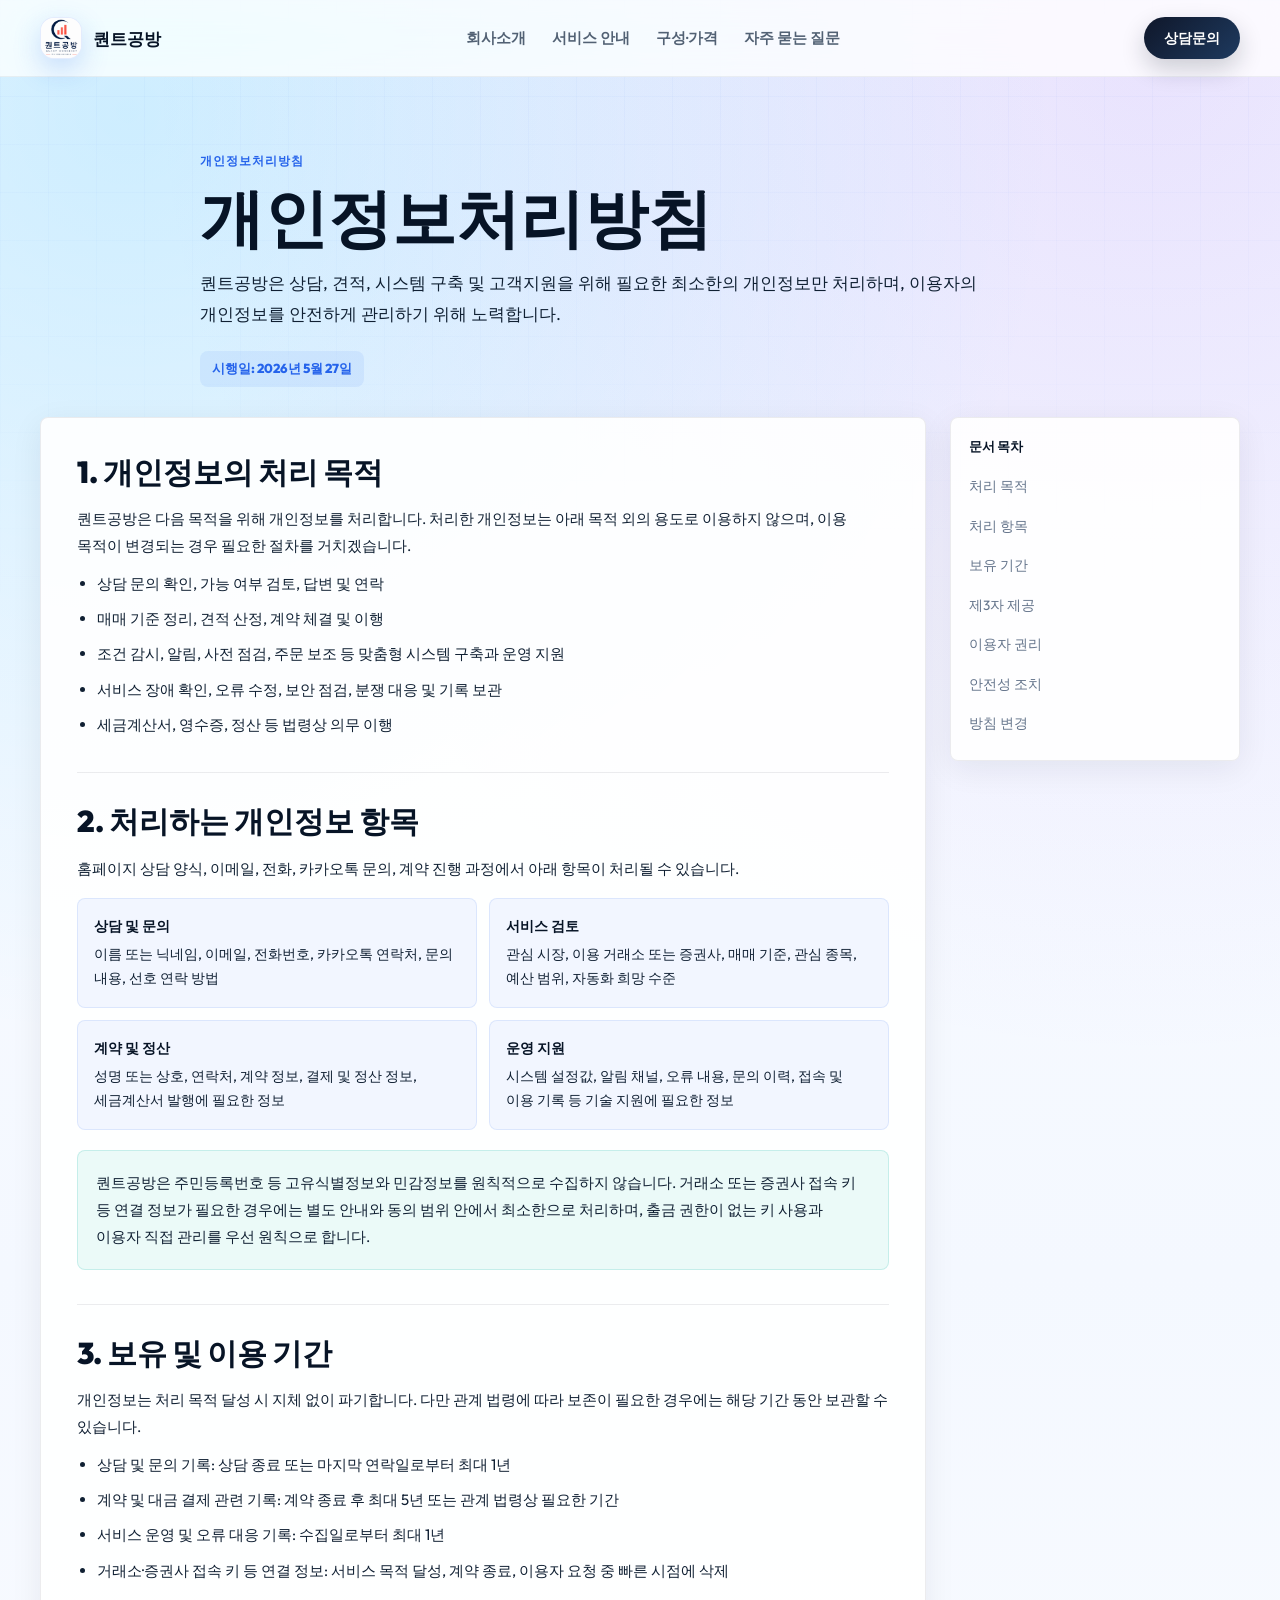
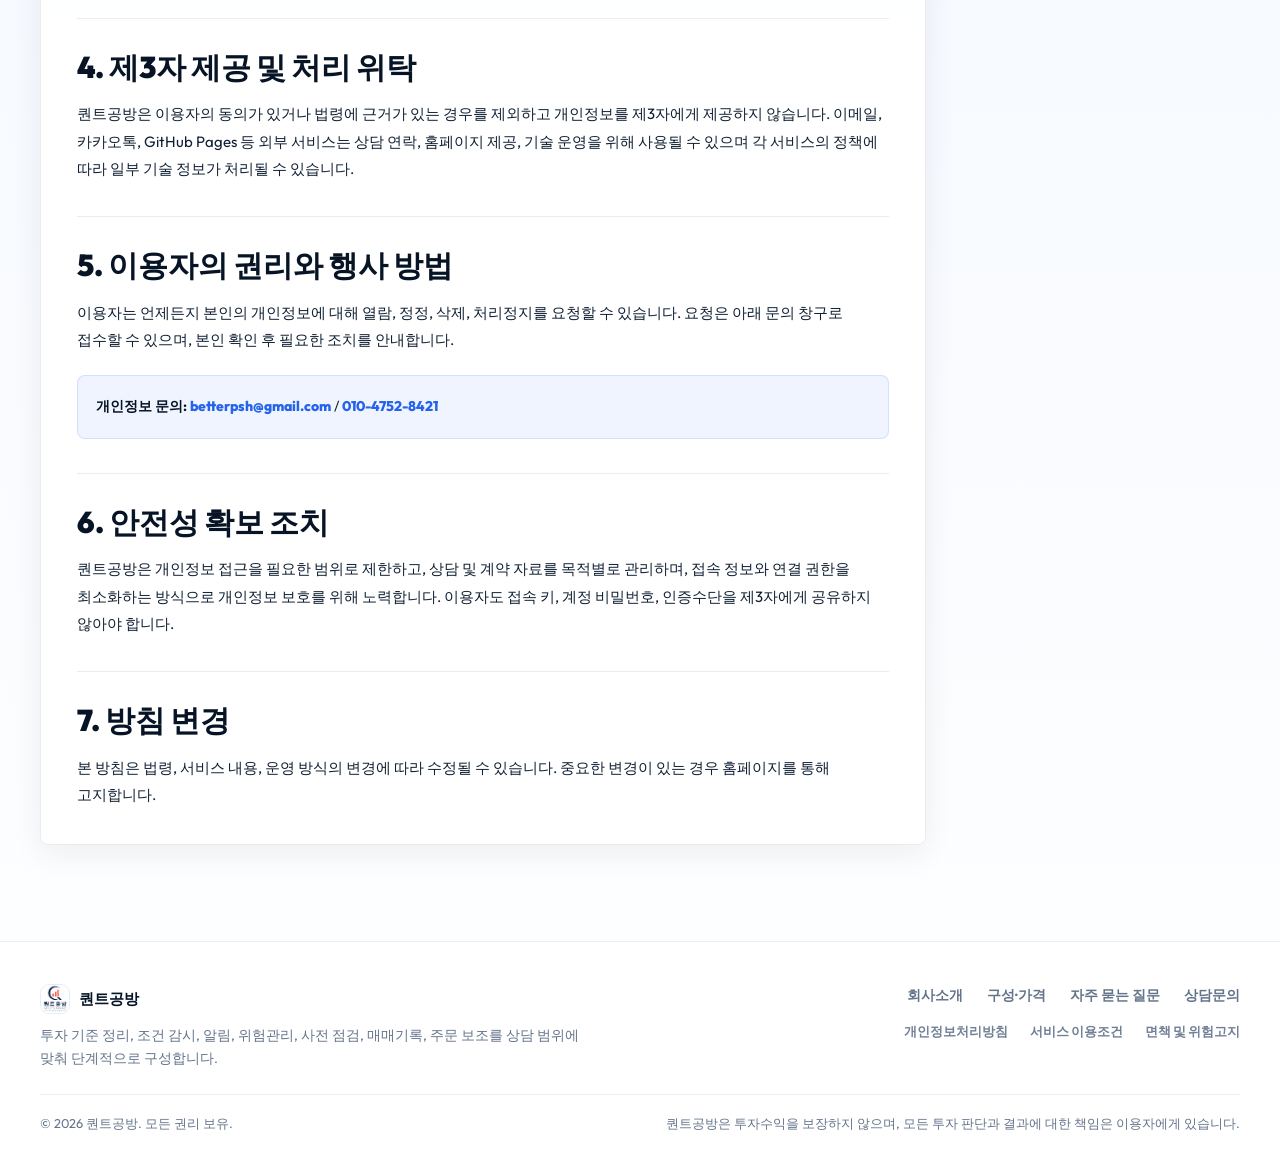
==== privacy.html @ 37cf58b3 "Add files via upload" ====
<!DOCTYPE html>
<html lang="ko">
<head>
  <meta charset="UTF-8" />
  <meta name="viewport" content="width=device-width, initial-scale=1.0" />
  <title>개인정보처리방침 | 퀀트공방</title>
  <meta name="description" content="퀀트공방의 개인정보 수집 항목, 이용 목적, 보유 기간, 정보주체 권리와 문의 창구를 안내합니다." />
  <meta name="robots" content="index, follow" />
  <meta name="theme-color" content="#1d7ff9" />
  <link rel="icon" href="./asset/CI.png" type="image/png" />
  <link rel="preconnect" href="https://fonts.googleapis.com" />
  <link rel="preconnect" href="https://fonts.gstatic.com" crossorigin />
  <link href="https://fonts.googleapis.com/css2?family=Outfit:wght@300;400;500;600;700;800;900&amp;display=swap" rel="stylesheet" />
  <link rel="stylesheet" href="./style.css?v=20260527-1" />
</head>
<body id="top">
  <a href="#main-content" class="skip-link">본문으로 바로가기</a>

  <header id="header">
    <div class="container nav">
      <a href="./index.html#top" class="logo" aria-label="퀀트공방 홈">
        <span class="logo-mark" aria-hidden="true">
          <img src="./asset/CI.png" alt="" />
        </span>
        <span class="logo-text">
          <strong>퀀트공방</strong>
        </span>
      </a>

      <nav class="nav-menu" aria-label="주요 메뉴">
        <a href="./index.html#about">회사소개</a>
        <a href="./index.html#service">서비스 안내</a>
        <a href="./index.html#products">구성·가격</a>
        <a href="./index.html#faq">자주 묻는 질문</a>
      </nav>

      <div class="nav-right">
        <a href="./index.html#contact" class="nav-cta">상담문의</a>
      </div>
    </div>
  </header>

  <main id="main-content" class="legal-main">
    <section class="legal-hero">
      <div class="container legal-hero-inner">
        <p class="legal-eyebrow">개인정보처리방침</p>
        <h1>개인정보처리방침</h1>
        <p class="legal-summary">
          퀀트공방은 상담, 견적, 시스템 구축 및 고객지원을 위해 필요한 최소한의 개인정보만 처리하며,
          이용자의 개인정보를 안전하게 관리하기 위해 노력합니다.
        </p>
        <span class="legal-updated">시행일: 2026년 5월 27일</span>
      </div>
    </section>

    <div class="container legal-layout">
      <article class="legal-document">
        <section id="privacy-purpose">
          <h2>1. 개인정보의 처리 목적</h2>
          <p>
            퀀트공방은 다음 목적을 위해 개인정보를 처리합니다. 처리한 개인정보는 아래 목적 외의 용도로
            이용하지 않으며, 이용 목적이 변경되는 경우 필요한 절차를 거치겠습니다.
          </p>
          <ul>
            <li>상담 문의 확인, 가능 여부 검토, 답변 및 연락</li>
            <li>매매 기준 정리, 견적 산정, 계약 체결 및 이행</li>
            <li>조건 감시, 알림, 사전 점검, 주문 보조 등 맞춤형 시스템 구축과 운영 지원</li>
            <li>서비스 장애 확인, 오류 수정, 보안 점검, 분쟁 대응 및 기록 보관</li>
            <li>세금계산서, 영수증, 정산 등 법령상 의무 이행</li>
          </ul>
        </section>

        <section id="privacy-items">
          <h2>2. 처리하는 개인정보 항목</h2>
          <p>
            홈페이지 상담 양식, 이메일, 전화, 카카오톡 문의, 계약 진행 과정에서 아래 항목이 처리될 수 있습니다.
          </p>
          <div class="legal-info-grid">
            <div class="legal-info-item">
              <strong>상담 및 문의</strong>
              <span>이름 또는 닉네임, 이메일, 전화번호, 카카오톡 연락처, 문의 내용, 선호 연락 방법</span>
            </div>
            <div class="legal-info-item">
              <strong>서비스 검토</strong>
              <span>관심 시장, 이용 거래소 또는 증권사, 매매 기준, 관심 종목, 예산 범위, 자동화 희망 수준</span>
            </div>
            <div class="legal-info-item">
              <strong>계약 및 정산</strong>
              <span>성명 또는 상호, 연락처, 계약 정보, 결제 및 정산 정보, 세금계산서 발행에 필요한 정보</span>
            </div>
            <div class="legal-info-item">
              <strong>운영 지원</strong>
              <span>시스템 설정값, 알림 채널, 오류 내용, 문의 이력, 접속 및 이용 기록 등 기술 지원에 필요한 정보</span>
            </div>
          </div>
          <div class="legal-callout">
            <p>
              퀀트공방은 주민등록번호 등 고유식별정보와 민감정보를 원칙적으로 수집하지 않습니다.
              거래소 또는 증권사 접속 키 등 연결 정보가 필요한 경우에는 별도 안내와 동의 범위 안에서
              최소한으로 처리하며, 출금 권한이 없는 키 사용과 이용자 직접 관리를 우선 원칙으로 합니다.
            </p>
          </div>
        </section>

        <section id="privacy-period">
          <h2>3. 보유 및 이용 기간</h2>
          <p>
            개인정보는 처리 목적 달성 시 지체 없이 파기합니다. 다만 관계 법령에 따라 보존이 필요한 경우에는
            해당 기간 동안 보관할 수 있습니다.
          </p>
          <ul>
            <li>상담 및 문의 기록: 상담 종료 또는 마지막 연락일로부터 최대 1년</li>
            <li>계약 및 대금 결제 관련 기록: 계약 종료 후 최대 5년 또는 관계 법령상 필요한 기간</li>
            <li>서비스 운영 및 오류 대응 기록: 수집일로부터 최대 1년</li>
            <li>거래소·증권사 접속 키 등 연결 정보: 서비스 목적 달성, 계약 종료, 이용자 요청 중 빠른 시점에 삭제</li>
          </ul>
        </section>

        <section id="privacy-third-party">
          <h2>4. 제3자 제공 및 처리 위탁</h2>
          <p>
            퀀트공방은 이용자의 동의가 있거나 법령에 근거가 있는 경우를 제외하고 개인정보를 제3자에게
            제공하지 않습니다. 이메일, 카카오톡, GitHub Pages 등 외부 서비스는 상담 연락, 홈페이지 제공,
            기술 운영을 위해 사용될 수 있으며 각 서비스의 정책에 따라 일부 기술 정보가 처리될 수 있습니다.
          </p>
        </section>

        <section id="privacy-rights">
          <h2>5. 이용자의 권리와 행사 방법</h2>
          <p>
            이용자는 언제든지 본인의 개인정보에 대해 열람, 정정, 삭제, 처리정지를 요청할 수 있습니다.
            요청은 아래 문의 창구로 접수할 수 있으며, 본인 확인 후 필요한 조치를 안내합니다.
          </p>
          <div class="legal-contact-card">
            <p><strong>개인정보 문의:</strong> <a href="mailto:betterpsh@gmail.com">betterpsh@gmail.com</a> / <a href="tel:01047528421">010-4752-8421</a></p>
          </div>
        </section>

        <section id="privacy-security">
          <h2>6. 안전성 확보 조치</h2>
          <p>
            퀀트공방은 개인정보 접근을 필요한 범위로 제한하고, 상담 및 계약 자료를 목적별로 관리하며,
            접속 정보와 연결 권한을 최소화하는 방식으로 개인정보 보호를 위해 노력합니다. 이용자도 접속 키,
            계정 비밀번호, 인증수단을 제3자에게 공유하지 않아야 합니다.
          </p>
        </section>

        <section id="privacy-changes">
          <h2>7. 방침 변경</h2>
          <p>
            본 방침은 법령, 서비스 내용, 운영 방식의 변경에 따라 수정될 수 있습니다. 중요한 변경이 있는 경우
            홈페이지를 통해 고지합니다.
          </p>
        </section>
      </article>

      <aside class="legal-index" aria-label="문서 목차">
        <strong>문서 목차</strong>
        <a href="#privacy-purpose">처리 목적</a>
        <a href="#privacy-items">처리 항목</a>
        <a href="#privacy-period">보유 기간</a>
        <a href="#privacy-third-party">제3자 제공</a>
        <a href="#privacy-rights">이용자 권리</a>
        <a href="#privacy-security">안전성 조치</a>
        <a href="#privacy-changes">방침 변경</a>
      </aside>
    </div>
  </main>

  <footer>
    <div class="container footer-inner">
      <div class="footer-brand">
        <div class="footer-logo">
          <span class="footer-logo-mark" aria-hidden="true">
            <img src="./asset/CI.png" alt="" />
          </span>
          <span>퀀트공방</span>
        </div>
        <p class="footer-description">
          투자 기준 정리, 조건 감시, 알림, 위험관리, 사전 점검, 매매기록, 주문 보조를
          상담 범위에 맞춰 단계적으로 구성합니다.
        </p>
      </div>
      <nav class="footer-links" aria-label="푸터 링크">
        <span class="footer-link-row footer-link-main">
          <a href="./index.html#about">회사소개</a>
          <a href="./index.html#products">구성·가격</a>
          <a href="./index.html#faq">자주 묻는 질문</a>
          <a href="./index.html#contact">상담문의</a>
        </span>
        <span class="footer-link-row footer-link-legal">
          <a href="./privacy.html">개인정보처리방침</a>
          <a href="./terms.html">서비스 이용조건</a>
          <a href="./risk-disclaimer.html">면책 및 위험고지</a>
        </span>
      </nav>
      <div class="footer-bottom">
        <span>© 2026 퀀트공방. 모든 권리 보유.</span>
        <span>퀀트공방은 투자수익을 보장하지 않으며, 모든 투자 판단과 결과에 대한 책임은 이용자에게 있습니다.</span>
      </div>
    </div>
  </footer>
</body>
</html>
---- style.css ----
/* ════════════════════════════════════════════════════
   퀀트공방 — style.css
   Premium Light Theme | v3.0
   ════════════════════════════════════════════════════ */

/* ── DESIGN TOKENS ── */
:root {
  --bg:           #f4f8ff;
  --bg-soft:      #eef5ff;
  --surface:      rgba(255,255,255,0.88);
  --surface-solid:#ffffff;
  --card:         #ffffff;
  --text:         #102033;
  --heading:      #071426;
  --muted:        #64748b;
  --line:         rgba(15,23,42,0.09);
  --primary:      #2563eb;
  --primary-2:    #00a7ff;
  --accent:       #14b8a6;
  --accent-2:     #8b5cf6;
  --warning:      #f59e0b;
  --success:      #22c55e;
  --danger:       #ef4444;
  --shadow:       0 24px 70px rgba(37,99,235,0.14);
  --shadow-soft:  0 8px 32px rgba(15,23,42,0.07);
  --max:          1280px;
  --nav-h:        76px;
  --radius-card:  8px;
  --radius-xl:    8px;
  --ease-out:     cubic-bezier(0.22,1,0.36,1);
  --ease-spring:  cubic-bezier(0.34,1.56,0.64,1);
}

/* ── RESET ── */
*, *::before, *::after { box-sizing: border-box; margin: 0; padding: 0; }
html {
  scroll-behavior: smooth;
  scroll-padding-top: calc(var(--nav-h) + 18px);
}

body {
  min-height: 100vh;
  font-family: 'Outfit', -apple-system, BlinkMacSystemFont,
               "Apple SD Gothic Neo", "Pretendard Variable", sans-serif;
  background:
    radial-gradient(circle at 10% 4%,  rgba(0,167,255,0.18),   transparent 32%),
    radial-gradient(circle at 90% 2%,  rgba(139,92,246,0.16),  transparent 34%),
    linear-gradient(180deg, #fbfdff 0%, var(--bg) 46%, #ffffff 100%);
  color: var(--text);
  line-height: 1.65;
  word-break: keep-all;
  overflow-x: hidden;
}

body::before {
  content: "";
  position: fixed;
  inset: 0;
  pointer-events: none;
  background-image:
    linear-gradient(rgba(37,99,235,0.032) 1px, transparent 1px),
    linear-gradient(90deg, rgba(37,99,235,0.032) 1px, transparent 1px);
  background-size: 48px 48px;
  mask-image: linear-gradient(to bottom, black, transparent 70%);
  z-index: 0;
}

a { color: inherit; text-decoration: none; }
img { display: block; width: 100%; }
button { font-family: inherit; }

:focus-visible {
  outline: 3px solid rgba(37,99,235,0.34);
  outline-offset: 3px;
}

.skip-link {
  position: fixed;
  top: 12px;
  left: 12px;
  z-index: 10000;
  padding: 10px 14px;
  border-radius: 12px;
  background: var(--heading);
  color: #fff;
  font-weight: 800;
  transform: translateY(-140%);
  transition: transform 0.2s ease;
}

.skip-link:focus { transform: translateY(0); }

.container {
  width: min(100% - 80px, var(--max));
  margin: 0 auto;
}

/* ── SCROLL PROGRESS BAR ── */
#progress-bar {
  position: fixed;
  top: 0; left: 0;
  width: 0%;
  height: 3px;
  background: linear-gradient(90deg, var(--primary), var(--primary-2), var(--accent));
  z-index: 1000;
  border-radius: 0 999px 999px 0;
  transition: width 0.1s linear;
  box-shadow: 0 0 12px rgba(37,99,235,0.5);
}

/* ── HEADER ── */
header {
  position: sticky;
  top: 0;
  z-index: 200;
  backdrop-filter: blur(24px) saturate(1.9);
  -webkit-backdrop-filter: blur(24px) saturate(1.9);
  background: rgba(255,255,255,0.78);
  border-bottom: 1px solid rgba(15,23,42,0.06);
  transition: box-shadow 0.3s ease, background 0.3s ease;
}

header.scrolled {
  background: rgba(255,255,255,0.94);
  box-shadow: 0 8px 32px rgba(15,23,42,0.08);
}

.nav {
  height: var(--nav-h);
  display: flex;
  align-items: center;
  justify-content: space-between;
  gap: 20px;
}

/* Logo */
.logo {
  display: flex;
  align-items: center;
  gap: 11px;
  font-weight: 800;
  letter-spacing: 0;
  font-size: 17px;
  color: var(--heading);
  flex-shrink: 0;
}

.logo-mark {
  width: 42px; height: 42px;
  border-radius: 14px;
  background: #fff;
  display: block;
  box-shadow: 0 10px 28px rgba(37,99,235,0.22);
  overflow: hidden;
  border: 1px solid rgba(37,99,235,0.12);
}

.logo-mark img {
  width: 100%;
  height: 100%;
  object-fit: cover;
  transform: scale(1.28);
}

.logo-text {
  display: flex;
  flex-direction: column;
  gap: 1px;
  line-height: 1;
}

.logo-text strong {
  font-size: 17px;
  letter-spacing: 0;
}

.logo-text small {
  color: var(--muted);
  font-size: 11px;
  font-weight: 800;
  letter-spacing: 0.02em;
}

/* Nav menu */
.nav-menu {
  display: flex;
  gap: 26px;
  color: #526174;
  font-size: 14.5px;
  font-weight: 600;
}

.nav-menu a {
  position: relative;
  padding: 4px 0;
  transition: color 0.2s ease;
}

.nav-menu a::after {
  content: "";
  position: absolute;
  left: 0; bottom: -4px;
  width: 0; height: 2px;
  border-radius: 999px;
  background: linear-gradient(90deg, var(--primary), var(--accent));
  transition: width 0.25s var(--ease-out);
}

.nav-menu a:hover,
.nav-menu a.active { color: var(--heading); }

.nav-menu a:hover::after,
.nav-menu a.active::after { width: 100%; }

.nav-right {
  display: flex;
  align-items: center;
  gap: 12px;
}

.nav-cta {
  padding: 10px 20px;
  border-radius: 999px;
  background: linear-gradient(135deg, #0f172a, #1e3a5f);
  color: #fff;
  font-weight: 700;
  font-size: 13.5px;
  box-shadow: 0 10px 24px rgba(15,23,42,0.2);
  transition: transform 0.2s ease, box-shadow 0.2s ease;
  white-space: nowrap;
}

.nav-cta:hover {
  transform: translateY(-2px);
  box-shadow: 0 14px 30px rgba(15,23,42,0.3);
}

/* ── HAMBURGER ── */
.hamburger {
  display: none;
  flex-direction: column;
  gap: 5px;
  cursor: pointer;
  padding: 6px;
  border-radius: 10px;
  transition: background 0.2s ease;
  border: none;
  background: transparent;
}

.hamburger:hover { background: rgba(37,99,235,0.08); }

.hamburger span {
  display: block;
  width: 22px; height: 2px;
  background: var(--heading);
  border-radius: 999px;
  transition: transform 0.3s var(--ease-out), opacity 0.3s ease, width 0.3s ease;
}

.hamburger.open span:nth-child(1) { transform: translateY(7px) rotate(45deg); }
.hamburger.open span:nth-child(2) { opacity: 0; width: 0; }
.hamburger.open span:nth-child(3) { transform: translateY(-7px) rotate(-45deg); }

/* ── MOBILE DRAWER ── */
.mobile-drawer {
  position: fixed;
  inset: 0;
  z-index: 190;
  display: flex;
  flex-direction: column;
  padding-top: var(--nav-h);
  pointer-events: none;
  visibility: hidden;
  opacity: 0;
  transition: visibility 0s linear 0.35s, opacity 0.2s ease;
}

.drawer-overlay {
  position: absolute;
  inset: 0;
  background: rgba(7,20,38,0.36);
  backdrop-filter: blur(5px);
  opacity: 0;
  transition: opacity 0.3s ease;
}

.drawer-panel {
  position: relative;
  background: rgba(255,255,255,0.97);
  backdrop-filter: blur(20px);
  border-bottom: 1px solid rgba(15,23,42,0.08);
  padding: 20px 24px 28px;
  display: flex;
  flex-direction: column;
  gap: 4px;
  transform: translateY(calc(-100% - var(--nav-h)));
  transition: transform 0.35s var(--ease-out);
  z-index: 1;
}

.mobile-drawer.open {
  pointer-events: auto;
  visibility: visible;
  opacity: 1;
  transition-delay: 0s;
}
.mobile-drawer.open .drawer-overlay { opacity: 1; }
.mobile-drawer.open .drawer-panel { transform: translateY(0); }

.drawer-link {
  padding: 14px 16px;
  border-radius: 14px;
  font-size: 16px;
  font-weight: 600;
  color: var(--heading);
  transition: background 0.2s ease;
}

.drawer-link:hover { background: rgba(37,99,235,0.07); color: var(--primary); }

.drawer-cta {
  margin-top: 8px;
  padding: 15px !important;
  background: linear-gradient(135deg, var(--primary), var(--accent)) !important;
  color: #fff !important;
  border-radius: 16px !important;
  text-align: center;
  font-weight: 700 !important;
}

/* ── PARTICLES ── */
#particles-canvas {
  position: fixed;
  inset: 0;
  pointer-events: none;
  z-index: 0;
  opacity: 0.5;
}

/* ════════════════════════════════════
   HERO
   ════════════════════════════════════ */
.hero {
  position: relative;
  min-height: calc(92vh - var(--nav-h));
  display: flex;
  align-items: center;
  overflow: hidden;
  background-image:
    linear-gradient(90deg,
      rgba(247,250,255,0.99)  0%,
      rgba(247,250,255,0.95) 34%,
      rgba(247,250,255,0.72) 52%,
      rgba(247,250,255,0.18) 74%,
      rgba(247,250,255,0.02) 100%);
  background-size: cover;
  background-position: center right;
}

.hero .container { position: relative; z-index: 2; }

.hero::after {
  content: "";
  position: absolute; inset: 0;
  background:
    radial-gradient(circle at 14% 22%, rgba(255,255,255,0.68), transparent 32%),
    radial-gradient(circle at 72% 18%, rgba(0,167,255,0.10), transparent 34%);
  z-index: 0;
  pointer-events: none;
}

.hero-grid {
  display: grid;
  grid-template-columns: minmax(560px, 0.58fr) 1fr;
  gap: clamp(28px, 4vw, 64px);
  align-items: center;
  width: min(100% - 96px, var(--max));
  margin: 0 auto;
  padding: 58px 0 52px;
}

.hero-copy {
  max-width: 660px;
  margin-left: 0;
}

/* Eyebrow badge */
.eyebrow {
  display: inline-flex;
  align-items: center;
  gap: 8px;
  padding: 8px 14px;
  border-radius: 999px;
  background: rgba(37,99,235,0.08);
  border: 1px solid rgba(37,99,235,0.18);
  color: #1d4ed8;
  font-size: 13px;
  font-weight: 700;
  margin-bottom: 26px;
  box-shadow: 0 6px 20px rgba(37,99,235,0.1);
  animation: float-badge 3.5s ease-in-out infinite;
}

@keyframes float-badge {
  0%, 100% { transform: translateY(0); }
  50%       { transform: translateY(-4px); }
}

.eyebrow-dot {
  width: 7px; height: 7px;
  border-radius: 50%;
  background: var(--accent);
  animation: blink 1.4s ease-in-out infinite;
}

@keyframes blink {
  0%, 100% { opacity: 1; transform: scale(1); }
  50%       { opacity: 0.4; transform: scale(0.72); }
}

/* H1 */
h1 {
  color: var(--heading);
  font-size: clamp(34px, 3.35vw, 48px);
  line-height: 1.1;
  letter-spacing: 0;
  font-weight: 900;
  margin-bottom: 22px;
}

.hero h1 {
  min-height: 3.25em;
}

.hero-title-line,
.hero-type-line {
  display: block;
}

.hero-type-line {
  min-height: 1.1em;
  max-width: none;
  color: transparent;
  background: linear-gradient(110deg, var(--primary) 10%, var(--primary-2) 50%, var(--accent) 90%);
  -webkit-background-clip: text;
  background-clip: text;
  background-size: 200% 200%;
  animation: gradient-shift 4s ease infinite;
}

.hero strong {
  color: transparent;
  background: linear-gradient(110deg, var(--primary) 10%, var(--primary-2) 50%, var(--accent) 90%);
  -webkit-background-clip: text;
  background-clip: text;
  background-size: 200% 200%;
  animation: gradient-shift 4s ease infinite;
}

@keyframes gradient-shift {
  0%   { background-position: 0% 50%; }
  50%  { background-position: 100% 50%; }
  100% { background-position: 0% 50%; }
}

.hero-desc {
  max-width: 620px;
  color: var(--muted);
  font-size: 16px;
  letter-spacing: 0;
  margin-bottom: 24px;
  line-height: 1.78;
}

/* Hero stats */
.hero-stats {
  display: flex;
  gap: 22px;
  flex-wrap: wrap;
  margin-bottom: 22px;
}

.stat-item { display: flex; flex-direction: column; }

.stat-num {
  font-size: 26px;
  font-weight: 900;
  letter-spacing: 0;
  color: var(--heading);
  line-height: 1.1;
}

.stat-num span { color: var(--primary); }

.stat-label {
  font-size: 12px;
  color: var(--muted);
  font-weight: 500;
  margin-top: 2px;
}

.stat-divider {
  width: 1px;
  background: rgba(15,23,42,0.12);
  align-self: stretch;
  margin: 4px 0;
}

/* Hero actions */
.hero-actions {
  display: grid;
  grid-template-columns: minmax(230px, 1.18fr) minmax(168px, 0.82fr);
  gap: 10px;
  width: min(100%, 520px);
  margin-bottom: 12px;
}

.hero-actions .btn {
  width: 100%;
  min-height: 52px;
  padding: 0 20px;
  white-space: nowrap;
}

/* Hero note */
.hero-note {
  display: inline-flex;
  align-items: center;
  gap: 9px;
  width: min(100%, 520px);
  color: #64748b;
  font-size: 12.5px;
  background: linear-gradient(90deg, rgba(255,255,255,0.72), rgba(255,255,255,0.46));
  border: 1px solid rgba(15,23,42,0.07);
  border-left: 3px solid rgba(20,184,166,0.56);
  box-shadow: 0 8px 22px rgba(15,23,42,0.04);
  padding: 9px 13px 9px 11px;
  border-radius: 8px;
  backdrop-filter: blur(8px);
  line-height: 1.5;
}

.hero-note-icon {
  flex-shrink: 0;
  color: #0f766e;
  font-size: 11px;
  font-weight: 900;
}

/* ════════════════════════════════════
   STATS DARK BAND
   ════════════════════════════════════ */
.stats-section {
  padding: 78px 0 84px;
  background: linear-gradient(135deg, #071426 0%, #0b1e42 56%, #0f2f5f 100%);
  position: relative;
  overflow: hidden;
  z-index: 1;
}

.stats-section::before {
  content: "";
  position: absolute; inset: 0;
  background-image:
    linear-gradient(rgba(255,255,255,0.04) 1px, transparent 1px),
    linear-gradient(90deg, rgba(255,255,255,0.04) 1px, transparent 1px);
  background-size: 44px 44px;
}

.stats-intro {
  position: relative;
  z-index: 1;
  max-width: 760px;
  margin-bottom: 34px;
}

.stats-intro span {
  display: inline-flex;
  align-items: center;
  gap: 8px;
  color: #67e8f9;
  font-size: 12px;
  font-weight: 900;
  letter-spacing: 0.12em;
  text-transform: uppercase;
  margin-bottom: 12px;
}

.stats-intro span::before {
  content: "";
  width: 18px;
  height: 2px;
  border-radius: 999px;
  background: #67e8f9;
}

.stats-intro h2 {
  color: #fff;
  font-size: clamp(28px, 3.1vw, 40px);
  margin-bottom: 12px;
}

.stats-intro p {
  color: rgba(255,255,255,0.66);
  font-size: 16px;
  line-height: 1.72;
}

.stats-grid {
  display: grid;
  grid-template-columns: repeat(4, minmax(0, 1fr));
  gap: 16px;
  position: relative;
  z-index: 1;
}

.stat-card {
  position: relative;
  min-height: 184px;
  text-align: left;
  padding: 22px;
  border-radius: 8px;
  background: rgba(255,255,255,0.065);
  border: 1px solid rgba(255,255,255,0.12);
  backdrop-filter: blur(10px);
  transition: transform 0.24s ease, background 0.24s ease;
}

.stat-card:hover {
  transform: translateY(-5px);
  background: rgba(255,255,255,0.09);
}

.stat-step {
  width: 40px;
  height: 40px;
  display: grid;
  place-items: center;
  border-radius: 8px;
  background: rgba(0,167,255,0.12);
  border: 1px solid rgba(103,232,249,0.22);
  color: #67e8f9;
  font-size: 12px;
  font-weight: 900;
  margin-bottom: 22px;
}

.stat-card h3 {
  color: #fff;
  font-size: 22px;
  line-height: 1.25;
  margin-bottom: 9px;
}

.stat-card p {
  color: rgba(255,255,255,0.62);
  font-size: 14px;
  font-weight: 700;
  line-height: 1.65;
}

/* ════════════════════════════════════
   SECTIONS
   ════════════════════════════════════ */
.section {
  position: relative;
  padding: 100px 0;
  border-top: 1px solid rgba(15,23,42,0.06);
  z-index: 1;
}

.section:nth-of-type(even) {
  background: linear-gradient(180deg, rgba(255,255,255,0.55), rgba(238,245,255,0.45));
}

.section-head {
  max-width: 820px;
  margin-bottom: 52px;
}

.section-label {
  display: inline-flex;
  align-items: center;
  gap: 6px;
  color: var(--primary);
  font-size: 12.5px;
  font-weight: 800;
  letter-spacing: 0.16em;
  text-transform: uppercase;
  margin-bottom: 14px;
}

.section-label::before {
  content: "";
  width: 18px; height: 2px;
  background: var(--primary);
  border-radius: 999px;
}

h2 {
  color: var(--heading);
  font-size: clamp(30px, 3.8vw, 46px);
  line-height: 1.15;
  letter-spacing: 0;
  font-weight: 900;
  margin-bottom: 18px;
}

.section-desc {
  color: var(--muted);
  font-size: 17px;
  letter-spacing: 0;
  line-height: 1.78;
}

.company-intro {
  display: grid;
  gap: 14px;
}

/* ── CUSTOMER PROBLEM ── */
.problem-section {
  background: linear-gradient(180deg, #ffffff, rgba(238,245,255,0.58));
}

.problem-grid {
  display: grid;
  grid-template-columns: minmax(0, 0.9fr) minmax(360px, 1.1fr);
  gap: 44px;
  align-items: center;
}

.problem-grid .section-head {
  margin-bottom: 0;
}

.condition-board {
  display: grid;
  grid-template-columns: minmax(0, 1fr) auto minmax(0, 1fr);
  gap: 14px;
  align-items: stretch;
}

.condition-card {
  min-height: 250px;
  padding: 28px;
  border-radius: 8px;
  background: rgba(255,255,255,0.94);
  border: 1px solid rgba(15,23,42,0.09);
  box-shadow: var(--shadow-soft);
  display: flex;
  flex-direction: column;
  justify-content: center;
  gap: 12px;
}

.condition-card span {
  width: max-content;
  padding: 5px 10px;
  border-radius: 999px;
  background: rgba(37,99,235,0.08);
  color: var(--primary);
  font-size: 12px;
  font-weight: 900;
}

.condition-card strong {
  color: var(--heading);
  font-size: clamp(20px, 2vw, 26px);
  line-height: 1.35;
}

.condition-card p {
  color: var(--muted);
  font-size: 14.5px;
  line-height: 1.7;
}

.condition-card.after {
  border-color: rgba(20,184,166,0.24);
  background: linear-gradient(180deg, #ffffff, rgba(240,253,250,0.72));
}

.condition-arrow {
  width: 44px;
  min-height: 44px;
  align-self: center;
  border-radius: 999px;
  display: grid;
  place-items: center;
  background: linear-gradient(135deg, var(--primary), var(--accent));
  color: #fff;
  font-weight: 900;
  box-shadow: 0 12px 28px rgba(37,99,235,0.22);
}

/* ── GRIDS ── */
.grid-3 {
  display: grid;
  grid-template-columns: repeat(3, 1fr);
  gap: 22px;
}

.grid-2 {
  display: grid;
  grid-template-columns: repeat(2, 1fr);
  gap: 22px;
}

/* ── FOUNDER PROFILE ── */
.founder-profile {
  display: grid;
  grid-template-columns: minmax(0, 1fr) minmax(280px, 0.42fr);
  gap: 40px;
  align-items: start;
  margin-bottom: 28px;
  padding: 38px 42px;
}

.founder-kicker {
  color: var(--primary);
  font-size: 12px;
  font-weight: 900;
  letter-spacing: 0.14em;
  text-transform: uppercase;
  margin-bottom: 8px;
}

.founder-profile h3 {
  font-size: clamp(26px, 2.4vw, 36px);
  margin-bottom: 16px;
}

.founder-lead {
  color: #243247;
  font-size: 17px;
  font-weight: 700;
  line-height: 1.7;
  margin-bottom: 16px;
}

.founder-aside {
  display: grid;
  gap: 14px;
  align-self: start;
}

.founder-photo {
  position: relative;
  width: min(100%, 236px);
  aspect-ratio: 4 / 4.55;
  justify-self: center;
  border-radius: 8px;
  overflow: hidden;
  background: linear-gradient(135deg, rgba(238,245,255,0.9), rgba(255,255,255,0.96));
  border: 1px solid rgba(37,99,235,0.12);
  box-shadow: 0 16px 34px rgba(15,23,42,0.11);
}

.founder-photo img {
  width: 100%;
  height: 100%;
  object-fit: cover;
  object-position: center 11%;
  transform: scale(1.01);
}

.founder-meta {
  text-align: center;
  display: grid;
  gap: 3px;
}

.founder-meta strong {
  color: var(--heading);
  font-size: 16px;
  font-weight: 800;
}

.founder-meta span {
  color: var(--muted);
  font-size: 12.5px;
  font-weight: 700;
}

.founder-points {
  grid-column: 1 / -1;
  display: grid;
  grid-template-columns: repeat(5, minmax(0, 1fr));
  gap: 10px;
  margin-top: 4px;
}

.founder-points span {
  position: relative;
  min-height: 64px;
  padding: 13px 14px 13px 38px;
  border-radius: 15px;
  background: rgba(37,99,235,0.055);
  border: 1px solid rgba(37,99,235,0.12);
  color: #243247;
  font-size: 13.2px;
  font-weight: 800;
  line-height: 1.45;
  display: flex;
  align-items: center;
}

.founder-points span::before {
  content: "✓";
  position: absolute;
  left: 16px;
  top: 50%;
  transform: translateY(-50%);
  color: var(--primary);
  font-weight: 900;
}

/* ── CARD BASE ── */
.card {
  position: relative;
  padding: 30px;
  border: 1px solid rgba(15,23,42,0.08);
  border-radius: var(--radius-card);
  background: rgba(255,255,255,0.9);
  box-shadow: var(--shadow-soft);
  overflow: hidden;
  transition: transform 0.26s var(--ease-out),
              box-shadow 0.26s ease,
              border-color 0.26s ease;
  backdrop-filter: blur(10px);
  transform-style: preserve-3d;
}

.card::before {
  content: "";
  position: absolute; inset: 0;
  background: linear-gradient(135deg, rgba(37,99,235,0.04), rgba(20,184,166,0.04));
  opacity: 0;
  transition: opacity 0.26s ease;
  pointer-events: none;
}

.card::after {
  content: "";
  position: absolute;
  right: -44px; top: -44px;
  width: 110px; height: 110px;
  border-radius: 50%;
  background: linear-gradient(135deg, rgba(37,99,235,0.1), rgba(20,184,166,0.12));
  opacity: 0;
  transition: opacity 0.26s ease, transform 0.4s ease;
  pointer-events: none;
}

.card:hover {
  transform: translateY(-7px);
  box-shadow: 0 28px 60px rgba(37,99,235,0.16);
  border-color: rgba(37,99,235,0.2);
}

.card:hover::before { opacity: 1; }
.card:hover::after  { opacity: 1; transform: scale(1.1); }

.card h3 {
  position: relative;
  color: var(--heading);
  font-size: 21px;
  letter-spacing: 0;
  font-weight: 800;
  margin-bottom: 12px;
  z-index: 1;
}

.card p {
  position: relative;
  color: var(--muted);
  font-size: 15px;
  line-height: 1.72;
  z-index: 1;
}

.icon {
  position: relative;
  width: 48px; height: 48px;
  border-radius: 16px;
  display: grid;
  place-items: center;
  background: linear-gradient(135deg, rgba(37,99,235,0.1), rgba(20,184,166,0.1));
  color: var(--primary);
  font-weight: 800;
  font-size: 15px;
  margin-bottom: 20px;
  z-index: 1;
  border: 1px solid rgba(37,99,235,0.12);
}

/* ── PACKAGE LADDER ── */
.package-ladder {
  display: grid;
  grid-template-columns: repeat(3, minmax(0, 1fr));
  gap: 16px;
  margin: -18px 0 18px;
}

.package-ladder-compact {
  margin-bottom: 22px;
}

.package-ladder-compact .package-card {
  min-height: 0;
}

.package-card {
  position: relative;
  min-width: 0;
  min-height: 438px;
  padding: 22px;
  border-radius: 8px;
  background: rgba(255,255,255,0.92);
  border: 1px solid rgba(15,23,42,0.08);
  box-shadow: var(--shadow-soft);
  display: flex;
  flex-direction: column;
  gap: 11px;
  overflow: hidden;
}

.package-card::before {
  content: "";
  position: absolute;
  inset: 0 0 auto;
  height: 3px;
  background: linear-gradient(90deg, var(--primary), var(--accent));
  opacity: 0.75;
}

.package-card-top {
  display: flex;
  align-items: center;
  justify-content: space-between;
  gap: 10px;
}

.package-card-top > span {
  width: max-content;
  padding: 4px 9px;
  border-radius: 999px;
  background: rgba(37,99,235,0.08);
  color: var(--primary);
  font-size: 11.5px;
  font-weight: 900;
}

.package-card-top small {
  color: #94a3b8;
  font-size: 11.5px;
  font-weight: 800;
  text-align: right;
}

.package-card h3 {
  color: var(--heading);
  font-size: 19px;
  line-height: 1.25;
}

.package-card p {
  color: var(--muted);
  font-size: 14px;
  line-height: 1.65;
}

.package-price {
  display: flex;
  align-items: baseline;
  gap: 5px;
  margin-top: 2px;
}

.package-price strong {
  color: #0f766e;
  font-size: 23px;
  font-weight: 900;
}

.package-price em {
  color: #0f766e;
  font-style: normal;
  font-size: 13px;
  font-weight: 900;
}

.package-tiers {
  list-style: none;
  display: grid;
  gap: 0;
  margin: 4px 0 0;
  padding: 8px 0 0;
  border-top: 1px solid rgba(15,23,42,0.08);
}

.package-tiers li {
  display: grid;
  grid-template-columns: minmax(0, 1fr) auto;
  gap: 2px 10px;
  padding: 8px 0;
  border-bottom: 1px solid rgba(15,23,42,0.06);
}

.package-tiers li:last-child { border-bottom: 0; padding-bottom: 0; }

.package-tiers b {
  color: var(--heading);
  font-size: 12.5px;
  font-weight: 900;
}

.package-tiers span {
  color: #1d4ed8;
  font-size: 12.5px;
  font-weight: 900;
  white-space: nowrap;
}

.package-tiers small {
  grid-column: 1 / -1;
  color: #64748b;
  font-size: 12px;
  line-height: 1.45;
}

.pricing-guide {
  display: flex;
  flex-wrap: wrap;
  gap: 8px;
  margin: 0 0 34px;
}

.pricing-guide span {
  padding: 8px 11px;
  border-radius: 999px;
  background: rgba(15,23,42,0.04);
  border: 1px solid rgba(15,23,42,0.07);
  color: #475569;
  font-size: 12.5px;
  font-weight: 800;
}

/* ── CUSTOM BUILD NOTICE ── */
.custom-build-panel {
  display: grid;
  grid-template-columns: minmax(0, 1fr) auto;
  gap: 28px;
  align-items: center;
  margin: -16px 0 32px;
  padding: 28px 30px;
  border-radius: 8px;
  background:
    linear-gradient(135deg, rgba(7,20,38,0.94), rgba(21,74,120,0.92)),
    radial-gradient(circle at 92% 0%, rgba(20,184,166,0.24), transparent 36%);
  color: #fff;
  box-shadow: 0 24px 60px rgba(15,23,42,0.18);
  overflow: hidden;
}

.custom-build-panel h3 {
  color: #fff;
  font-size: clamp(22px, 2.4vw, 30px);
  line-height: 1.2;
  letter-spacing: 0;
  margin-bottom: 10px;
}

.custom-build-panel p {
  max-width: 740px;
  color: rgba(255,255,255,0.78);
  font-size: 15.5px;
  line-height: 1.72;
}

.custom-build-label {
  color: #6ee7d8 !important;
  font-size: 12px !important;
  font-weight: 900;
  letter-spacing: 0.14em;
  text-transform: uppercase;
  margin-bottom: 8px;
}

.custom-build-actions {
  display: grid;
  gap: 10px;
  min-width: 230px;
}

.custom-build-actions span,
.custom-build-link {
  display: flex;
  align-items: center;
  min-height: 42px;
  padding: 0 14px;
  border-radius: 13px;
  background: rgba(255,255,255,0.09);
  border: 1px solid rgba(255,255,255,0.12);
  color: rgba(255,255,255,0.9);
  font-size: 13.5px;
  font-weight: 800;
}

.custom-build-link {
  justify-content: center;
  background: #fff;
  color: #0f4c9a;
  box-shadow: 0 12px 28px rgba(0,0,0,0.16);
}

/* ── PRODUCT FILTER TABS ── */
.filter-tabs {
  display: flex;
  gap: 8px;
  flex-wrap: wrap;
  margin-bottom: 36px;
}

.filter-tab {
  padding: 9px 18px;
  border-radius: 999px;
  border: 1.5px solid rgba(15,23,42,0.1);
  background: rgba(255,255,255,0.8);
  color: var(--muted);
  font-size: 13.5px;
  font-weight: 700;
  cursor: pointer;
  transition: all 0.22s ease;
  backdrop-filter: blur(8px);
}

.filter-tab:hover {
  border-color: rgba(37,99,235,0.3);
  color: var(--primary);
  background: rgba(37,99,235,0.05);
}

.filter-tab.active {
  background: linear-gradient(135deg, var(--primary), var(--primary-2));
  color: #fff;
  border-color: transparent;
  box-shadow: 0 8px 20px rgba(37,99,235,0.28);
}

/* ── PRODUCT GRID ── */
.product-grid {
  display: grid;
  grid-template-columns: repeat(2, minmax(0, 1fr));
  gap: 26px;
}

.product-card {
  display: flex;
  flex-direction: column;
  min-height: 100%;
  opacity: 0;
  transform: translateY(24px);
  transition: opacity 0.4s ease, transform 0.4s var(--ease-out);
}

.product-card.visible { opacity: 1; transform: translateY(0); }
.product-card.hidden  { display: none !important; }

.product-image {
  position: relative;
  z-index: 1;
  width: 100%;
  aspect-ratio: 16/10.5;
  border-radius: 8px 8px 0 0;
  overflow: hidden;
  padding: 14px;
  background:
    linear-gradient(135deg, rgba(238,245,255,0.96), rgba(255,255,255,0.86)),
    linear-gradient(90deg, rgba(37,99,235,0.06), rgba(20,184,166,0.06));
  border-bottom: 1px solid rgba(15,23,42,0.06);
  display: flex;
  align-items: center;
  justify-content: center;
}

.product-image img {
  width: 100%; height: 100%;
  object-fit: contain;
  object-position: center;
  border-radius: 6px;
  background: #01091e;
  box-shadow: 0 12px 28px rgba(15,23,42,0.12);
  transition: transform 0.4s var(--ease-out);
}

.product-card:hover .product-image img { transform: scale(1.015); }

.product-body {
  flex: 1;
  padding: 24px 28px;
  display: flex;
  flex-direction: column;
}

.product-card.card { padding: 0; overflow: hidden; }

.product-card ul {
  list-style: none;
  color: #596779;
  font-size: 14.5px;
  margin-top: 14px;
}

.product-card li {
  padding: 8px 0;
  border-bottom: 1px solid rgba(15,23,42,0.06);
  display: flex;
  align-items: center;
  gap: 8px;
}

.product-card li:last-child { border-bottom: none; }

.product-card li::before {
  content: "✓";
  color: var(--accent);
  font-weight: 900;
  flex-shrink: 0;
  font-size: 13px;
}

.module-card {
  border-color: rgba(37,99,235,0.11);
}

.module-card .product-body {
  padding: 22px 24px 24px;
}

.module-card-head {
  display: grid;
  grid-template-columns: auto minmax(0, 1fr);
  gap: 10px;
  align-items: center;
  margin-bottom: 10px;
}

.module-card-head h3 {
  min-width: 0;
  color: var(--heading);
  font-size: 21px;
  line-height: 1.25;
  letter-spacing: 0;
}

.module-code {
  display: inline-grid;
  place-items: center;
  min-width: 58px;
  min-height: 34px;
  padding: 5px 10px;
  border-radius: 8px;
  background: rgba(37,99,235,0.09);
  border: 1px solid rgba(37,99,235,0.16);
  color: var(--primary);
  font-size: 12px;
  font-weight: 900;
}

.product-tag {
  display: inline-block;
  align-self: flex-start;
  padding: 4px 10px;
  border-radius: 999px;
  font-size: 11.5px;
  font-weight: 700;
  margin-bottom: 10px;
}

.tag-coin     { background: rgba(249,115,22,0.1); color: #ea580c; border: 1px solid rgba(249,115,22,0.2); }
.tag-stock    { background: rgba(37,99,235,0.1);  color: var(--primary); border: 1px solid rgba(37,99,235,0.2); }
.tag-alert    { background: rgba(20,184,166,0.1); color: #0f766e; border: 1px solid rgba(20,184,166,0.2); }
.tag-analysis { background: rgba(139,92,246,0.1);color: #7c3aed; border: 1px solid rgba(139,92,246,0.2); }

/* ── BADGE ROW ── */
.badge-row {
  display: flex;
  flex-wrap: wrap;
  gap: 8px;
  margin-top: 22px;
}

.badge {
  padding: 7px 14px;
  border-radius: 999px;
  background: rgba(255,255,255,0.82);
  border: 1px solid rgba(15,23,42,0.09);
  color: #334155;
  font-size: 13px;
  font-weight: 700;
  box-shadow: 0 4px 12px rgba(15,23,42,0.05);
  transition: all 0.2s ease;
}

.badge:hover {
  border-color: rgba(37,99,235,0.3);
  color: var(--primary);
  transform: translateY(-2px);
}

/* ── PROCESS ── */
.process { counter-reset: step; }

.process-grid {
  display: grid;
  grid-template-columns: repeat(3, 1fr);
  gap: 22px;
}

.process-card {
  position: relative;
  counter-increment: step;
}

.step-num {
  display: inline-flex;
  align-items: center;
  justify-content: center;
  width: 38px; height: 38px;
  border-radius: 12px;
  background: linear-gradient(135deg, var(--primary), var(--primary-2));
  color: #fff;
  font-size: 14px;
  font-weight: 900;
  margin-bottom: 16px;
  box-shadow: 0 8px 20px rgba(37,99,235,0.24);
}

/* ── TRUST BOX ── */
.trust-box {
  position: relative;
  padding: 52px;
  border-radius: var(--radius-xl);
  background:
    radial-gradient(circle at 8% 14%, rgba(0,167,255,0.12), transparent 32%),
    linear-gradient(135deg, rgba(255,255,255,0.94), rgba(238,245,255,0.88));
  border: 1px solid rgba(37,99,235,0.14);
  display: grid;
  grid-template-columns: 1fr 1fr;
  gap: 40px;
  align-items: center;
  box-shadow: var(--shadow);
}

.trust-list { display: grid; gap: 12px; }

.trust-item {
  position: relative;
  padding: 16px 18px 16px 48px;
  border-radius: 8px;
  background: rgba(255,255,255,0.82);
  border: 1px solid rgba(15,23,42,0.07);
  color: #243247;
  font-weight: 700;
  font-size: 14.5px;
  box-shadow: 0 8px 24px rgba(15,23,42,0.05);
  transition: transform 0.22s ease, box-shadow 0.22s ease;
}

.trust-item:hover {
  transform: translateX(5px);
  box-shadow: 0 12px 32px rgba(37,99,235,0.1);
}

.trust-item::before {
  content: "✧";
  position: absolute;
  left: 18px;
  color: var(--accent);
  font-weight: 900;
  font-size: 16px;
}

.safety-strip {
  display: grid;
  grid-template-columns: repeat(4, minmax(0, 1fr));
  gap: 14px;
  margin-top: 18px;
}

.safety-item {
  min-width: 0;
  min-height: 150px;
  padding: 20px;
  border-radius: 8px;
  background: rgba(255,255,255,0.88);
  border: 1px solid rgba(15,23,42,0.08);
  box-shadow: 0 12px 34px rgba(15,23,42,0.06);
}

.safety-item strong {
  display: block;
  color: var(--heading);
  font-size: 15px;
  font-weight: 900;
  margin-bottom: 9px;
}

.safety-item span {
  display: block;
  color: var(--muted);
  font-size: 13.5px;
  line-height: 1.65;
}

/* ════════════════════════════════════
   FAQ ACCORDION
   ════════════════════════════════════ */
.faq-section { background: linear-gradient(180deg, rgba(255,255,255,0.55), rgba(238,245,255,0.45)); }

.faq-grid {
  display: grid;
  grid-template-columns: 1fr 1.2fr;
  gap: 60px;
  align-items: start;
}

.faq-list {
  display: flex;
  flex-direction: column;
  gap: 12px;
}

.faq-item {
  border: 1px solid rgba(15,23,42,0.08);
  border-radius: 8px;
  background: rgba(255,255,255,0.88);
  overflow: hidden;
  transition: all 0.25s var(--ease-out);
  backdrop-filter: blur(8px);
}

.faq-item:hover { border-color: rgba(37,99,235,0.2); }

.faq-trigger {
  width: 100%;
  display: flex;
  justify-content: space-between;
  align-items: center;
  padding: 20px 24px;
  background: transparent;
  border: none;
  text-align: left;
  font-size: 15.5px;
  font-weight: 700;
  color: var(--heading);
  cursor: pointer;
  gap: 16px;
}

.faq-icon {
  width: 26px; height: 26px;
  border-radius: 50%;
  background: rgba(37,99,235,0.08);
  display: grid;
  place-items: center;
  font-size: 16px;
  color: var(--primary);
  flex-shrink: 0;
  transition: transform 0.25s var(--ease-out), background 0.25s ease;
}

.faq-content {
  max-height: 0;
  overflow: hidden;
  transition: max-height 0.35s var(--ease-out);
}

.faq-content p {
  padding: 0 24px 20px;
  color: var(--muted);
  font-size: 14.5px;
  line-height: 1.75;
}

.faq-item.active {
  border-color: rgba(37,99,235,0.22);
  box-shadow: 0 8px 28px rgba(37,99,235,0.08);
}

.faq-item.active .faq-icon {
  transform: rotate(45deg);
  background: var(--primary);
  color: #fff;
}

.faq-item.active .faq-content { max-height: 320px; }

/* FAQ side card */
.faq-side-card {
  position: sticky;
  top: calc(var(--nav-h) + 24px);
  border-radius: var(--radius-xl);
  background:
    radial-gradient(circle at 10% 0%, rgba(0,167,255,0.15), transparent 40%),
    linear-gradient(135deg, #0f172a, #1e3a5f);
  color: #fff;
  padding: 44px 40px;
  box-shadow: 0 30px 70px rgba(15,23,42,0.24);
  overflow: hidden;
}

.faq-side-card::after {
  content: "";
  position: absolute;
  inset: 1px;
  border-radius: calc(var(--radius-xl) - 1px);
  border: 1px solid rgba(255,255,255,0.12);
  pointer-events: none;
}

.faq-side-card h3 {
  font-size: 24px;
  font-weight: 900;
  letter-spacing: 0;
  margin-bottom: 16px;
  color: #fff;
}

.faq-side-card p {
  font-size: 15px;
  color: rgba(255,255,255,0.75);
  line-height: 1.7;
  margin-bottom: 28px;
}

.faq-principle-list {
  display: flex;
  flex-direction: column;
  gap: 12px;
}

.faq-principle-item {
  display: flex;
  align-items: flex-start;
  gap: 12px;
  padding: 15px 18px;
  border-radius: 8px;
  background: rgba(255,255,255,0.07);
  border: 1px solid rgba(255,255,255,0.1);
  color: #fff;
}

.faq-principle-item strong {
  width: 34px;
  height: 34px;
  border-radius: 10px;
  background: rgba(255,255,255,0.12);
  display: grid;
  place-items: center;
  color: #8bdcff;
  font-size: 12px;
  font-weight: 900;
  flex-shrink: 0;
}

.faq-principle-item span {
  color: rgba(255,255,255,0.84);
  font-size: 14px;
  font-weight: 700;
  line-height: 1.55;
}

/* ════════════════════════════════════
   SCOPE ESTIMATOR
   ════════════════════════════════════ */
.estimator-section {
  background:
    linear-gradient(180deg, #fbfdff 0%, #eef5ff 58%, #ffffff 100%);
}

.estimator-inner {
  display: grid;
  grid-template-columns: minmax(0, 1.08fr) minmax(420px, 0.92fr);
  gap: 46px;
  align-items: start;
}

.estimator-header { margin-bottom: 24px; }

.module-stage-guide {
  display: grid;
  grid-template-columns: repeat(4, minmax(0, 1fr));
  gap: 10px;
  margin-bottom: 18px;
}

.module-stage-guide span {
  min-height: 42px;
  display: grid;
  place-items: center;
  border-radius: 8px;
  background: rgba(255,255,255,0.78);
  border: 1px solid rgba(37,99,235,0.12);
  color: #26527c;
  font-size: 12.5px;
  font-weight: 900;
  box-shadow: 0 10px 24px rgba(37,99,235,0.06);
}

.estimator-options {
  display: flex;
  flex-direction: column;
  gap: 16px;
}

.module-palette {
  display: flex;
  flex-direction: column;
}

.module-category {
  padding: 18px;
  border-radius: 8px;
  background: rgba(255,255,255,0.72);
  border: 1px solid rgba(15,23,42,0.08);
  box-shadow: 0 10px 30px rgba(37,99,235,0.06);
}

.module-category-market {
  background:
    linear-gradient(135deg, rgba(37,99,235,0.08), rgba(20,184,166,0.07)),
    rgba(255,255,255,0.88);
  border-color: rgba(37,99,235,0.16);
}

.module-category-head {
  display: flex;
  align-items: center;
  justify-content: space-between;
  gap: 14px;
  margin-bottom: 12px;
}

.module-category-head span {
  min-width: 78px;
  padding: 5px 9px;
  border-radius: 999px;
  background: rgba(37,99,235,0.09);
  color: var(--primary);
  font-size: 11px;
  font-weight: 900;
  text-align: center;
  text-transform: uppercase;
}

.module-category-head h3 {
  flex: 1;
  color: var(--heading);
  font-size: 18px;
  line-height: 1.35;
  font-weight: 900;
  text-align: right;
}

.module-category-grid {
  display: grid;
  grid-template-columns: repeat(2, minmax(0, 1fr));
  gap: 10px;
}

.module-category-grid.two-col {
  grid-template-columns: repeat(2, minmax(0, 1fr));
}

.est-option {
  position: relative;
  display: grid;
  grid-template-columns: 22px 34px minmax(0, 1fr);
  align-items: flex-start;
  gap: 10px;
  min-height: 118px;
  padding: 16px;
  border-radius: 8px;
  border: 1.5px solid rgba(15,23,42,0.09);
  background: rgba(255,255,255,0.9);
  cursor: pointer;
  transition: transform 0.22s var(--ease-out), border-color 0.22s ease, box-shadow 0.22s ease, background 0.22s ease;
  user-select: none;
  text-align: left;
  font-family: inherit;
  overflow: hidden;
}

.est-option::after {
  content: "";
  position: absolute;
  inset: auto 0 0 0;
  height: 3px;
  background: linear-gradient(90deg, var(--primary), var(--accent));
  opacity: 0;
  transition: opacity 0.2s ease;
}

.est-option[data-market="coin"] .module-step,
.est-option[data-market="coin"] .est-opt-text small {
  color: #0891b2;
}

.est-option[data-market="stock"] .module-step,
.est-option[data-market="stock"] .est-opt-text small {
  color: #2563eb;
}

.est-option[data-market="shared"] .module-step,
.est-option[data-market="shared"] .est-opt-text small {
  color: #7c3aed;
}

.est-option:hover {
  transform: translateY(-3px);
  border-color: rgba(37,99,235,0.26);
  background: #ffffff;
  box-shadow: 0 12px 26px rgba(37,99,235,0.1);
}

.est-option.active {
  border-color: rgba(37,99,235,0.58);
  background:
    linear-gradient(180deg, rgba(255,255,255,0.99), rgba(238,245,255,0.9));
  box-shadow: 0 12px 30px rgba(37,99,235,0.16);
}

.est-option.active::after { opacity: 1; }

.market-option {
  min-height: 132px;
}

.est-checkbox {
  width: 22px; height: 22px;
  border-radius: 6px;
  border: 2px solid rgba(15,23,42,0.2);
  display: grid;
  place-items: center;
  transition: all 0.15s ease;
  flex-shrink: 0;
  margin-top: 2px;
}

.est-option.active .est-checkbox {
  border-color: var(--primary);
  background: var(--primary);
}

.est-checkbox::after {
  content: "";
  width: 6px; height: 10px;
  border: solid #fff;
  border-width: 0 2px 2px 0;
  transform: rotate(45deg) translate(-1px, -1px);
  opacity: 0;
  transition: opacity 0.15s ease;
}

.est-option.active .est-checkbox::after { opacity: 1; }

.module-step {
  width: 34px;
  height: 34px;
  flex-shrink: 0;
  border-radius: 8px;
  display: grid;
  place-items: center;
  background: rgba(37,99,235,0.08);
  font-size: 12px;
  font-weight: 900;
}

.est-option.active .module-step {
  background: linear-gradient(135deg, var(--primary), var(--accent));
  color: #fff;
}

.est-opt-text small {
  display: inline-block;
  margin-bottom: 5px;
  font-size: 11px;
  font-weight: 900;
}

.est-opt-text h4 {
  font-size: 15px;
  font-weight: 900;
  color: var(--heading);
  margin-bottom: 4px;
  line-height: 1.25;
}

.est-opt-text p {
  font-size: 12.5px;
  color: var(--muted);
  line-height: 1.55;
}

/* Result panel */
.estimator-result {
  position: sticky;
  top: calc(var(--nav-h) + 18px);
  max-height: calc(100vh - var(--nav-h) - 34px);
  border-radius: var(--radius-xl);
  border: 1px solid rgba(15,23,42,0.08);
  background: rgba(255,255,255,0.94);
  backdrop-filter: blur(16px);
  box-shadow: 0 26px 70px rgba(37,99,235,0.14);
  overflow: auto;
}

.estimator-result::before {
  content: "";
  display: block;
  height: 4px;
  background: linear-gradient(90deg, var(--primary), var(--primary-2), var(--accent));
}

.est-result-body {
  padding: 26px;
  display: flex;
  flex-direction: column;
  gap: 18px;
}

.module-screen {
  position: relative;
  border-radius: 8px;
  background:
    radial-gradient(circle at 18% 0%, rgba(20,184,166,0.22), transparent 30%),
    radial-gradient(circle at 92% 12%, rgba(37,99,235,0.2), transparent 30%),
    linear-gradient(135deg, rgba(7,20,38,0.98), rgba(15,37,82,0.95));
  border: 1px solid rgba(255,255,255,0.12);
  box-shadow: inset 0 1px 0 rgba(255,255,255,0.08);
  padding: 14px;
  overflow: hidden;
}

.module-screen::before {
  content: "";
  position: absolute;
  inset: 0;
  background-image:
    linear-gradient(rgba(255,255,255,0.045) 1px, transparent 1px),
    linear-gradient(90deg, rgba(255,255,255,0.045) 1px, transparent 1px);
  background-size: 32px 32px;
  opacity: 0.76;
  pointer-events: none;
}

.module-screen-top {
  position: relative;
  z-index: 1;
  display: flex;
  align-items: center;
  gap: 8px;
  color: rgba(255,255,255,0.82);
  font-size: 12px;
  font-weight: 900;
  margin-bottom: 12px;
}

.screen-dot {
  width: 8px;
  height: 8px;
  border-radius: 999px;
  background: var(--accent);
  box-shadow: 0 0 0 5px rgba(20,184,166,0.12);
}

.module-lanes {
  position: relative;
  z-index: 1;
  display: grid;
  grid-template-columns: repeat(5, minmax(0, 1fr));
  gap: 8px;
}

.module-lane {
  position: relative;
  display: grid;
  grid-template-rows: 22px repeat(2, minmax(60px, 1fr));
  gap: 7px;
}

.lane-label {
  display: grid;
  place-items: center;
  border-radius: 999px;
  background: rgba(255,255,255,0.08);
  color: rgba(255,255,255,0.66);
  font-size: 10px;
  font-weight: 900;
}

.module-node {
  position: relative;
  min-height: 60px;
  padding: 9px;
  border-radius: 8px;
  background: rgba(255,255,255,0.07);
  border: 1px solid rgba(255,255,255,0.1);
  color: rgba(255,255,255,0.44);
  display: flex;
  flex-direction: column;
  justify-content: center;
  gap: 4px;
  transition: transform 0.22s ease, border-color 0.22s ease, background 0.22s ease, color 0.22s ease, box-shadow 0.22s ease;
}

.module-node span {
  font-size: 10px;
  font-weight: 900;
  color: inherit;
  text-transform: uppercase;
}

.module-node strong {
  font-size: 12px;
  line-height: 1.25;
  color: inherit;
}

.module-node.active {
  color: #fff;
  background: linear-gradient(135deg, rgba(37,99,235,0.74), rgba(20,184,166,0.66));
  border-color: rgba(125,211,252,0.56);
  box-shadow: 0 14px 28px rgba(0,0,0,0.2);
  transform: translateY(-2px);
}

.module-node.implied {
  border-style: dashed;
  background: linear-gradient(135deg, rgba(37,99,235,0.28), rgba(20,184,166,0.2));
}

.module-node.always-on {
  background: rgba(255,255,255,0.14);
}

.module-chip-row {
  position: relative;
  z-index: 1;
  display: flex;
  flex-wrap: wrap;
  gap: 7px;
  margin-top: 14px;
  max-height: 68px;
  overflow: auto;
}

.module-chip-row span {
  padding: 6px 9px;
  border-radius: 999px;
  background: rgba(255,255,255,0.1);
  border: 1px solid rgba(255,255,255,0.13);
  color: rgba(255,255,255,0.86);
  font-size: 11.5px;
  font-weight: 800;
}

.module-summary-grid {
  display: grid;
  grid-template-columns: repeat(2, minmax(0, 1fr));
  gap: 12px;
}

.module-summary-grid > div {
  padding: 12px;
  border-radius: 8px;
  background: rgba(37,99,235,0.045);
  border: 1px solid rgba(37,99,235,0.1);
}

.est-row {
  display: flex;
  justify-content: space-between;
  align-items: flex-end;
}

.est-label {
  font-size: 12px;
  font-weight: 800;
  text-transform: uppercase;
  letter-spacing: 0.08em;
  color: var(--muted);
  margin-bottom: 4px;
}

.est-value {
  font-size: clamp(18px, 2vw, 22px);
  font-weight: 900;
  color: var(--heading);
  letter-spacing: 0;
  line-height: 1.28;
  transition: all 0.3s var(--ease-out);
}

.est-value.compact {
  font-size: 17px;
}

.est-value.highlight { color: var(--primary); }

/* ── 실시간 조립 견적 컨테이너 ── */
.est-price-container {
  padding: 14px 16px;
  border-radius: 10px;
  background: linear-gradient(135deg, rgba(37,99,235,0.06), rgba(20,184,166,0.06));
  border: 1px solid rgba(37,99,235,0.15);
}

.est-value.highlight-price {
  font-size: clamp(22px, 2.8vw, 28px);
  font-weight: 900;
  letter-spacing: -0.02em;
  background: linear-gradient(135deg, var(--primary), var(--accent));
  -webkit-background-clip: text;
  -webkit-text-fill-color: transparent;
  background-clip: text;
  transition: all 0.35s var(--ease-out);
}

/* ── 모듈 버튼 가격 뱃지 ── */
.est-badge-price {
  display: inline-flex;
  align-items: center;
  justify-content: center;
  padding: 2px 7px;
  margin-left: 6px;
  border-radius: 999px;
  font-size: 11px;
  font-weight: 900;
  background: rgba(37,99,235,0.10);
  color: var(--primary);
  border: 1px solid rgba(37,99,235,0.16);
  vertical-align: middle;
  transition: background 0.22s ease, color 0.22s ease;
  white-space: nowrap;
}

.est-option.active .est-badge-price {
  background: rgba(255,255,255,0.22);
  color: #fff;
  border-color: rgba(255,255,255,0.28);
}



.est-progress-track {
  width: 100%;
  height: 6px;
  background: rgba(15,23,42,0.07);
  border-radius: 999px;
  overflow: hidden;
  margin-top: 8px;
}

.est-progress-fill {
  width: 12%;
  height: 100%;
  background: linear-gradient(90deg, var(--primary), var(--accent));
  border-radius: 999px;
  transition: width 0.5s var(--ease-out);
}

.est-divider {
  height: 1px;
  background: rgba(15,23,42,0.07);
}

.est-cta {
  padding: 14px 24px;
  border-radius: 8px;
  background: linear-gradient(135deg, var(--primary), var(--primary-2));
  color: #fff;
  font-weight: 800;
  font-size: 15px;
  text-align: center;
  border: none;
  cursor: pointer;
  width: 100%;
  display: block;
  transition: transform 0.2s ease, box-shadow 0.2s ease;
  box-shadow: 0 12px 28px rgba(37,99,235,0.28);
}

.est-cta:hover {
  transform: translateY(-2px);
  box-shadow: 0 16px 36px rgba(37,99,235,0.36);
}

/* ════════════════════════════════════
   CTA SECTION
   ════════════════════════════════════ */
.cta-section {
  padding: 100px 0 120px;
  position: relative;
  z-index: 1;
}

.contact-grid {
  display: grid;
  grid-template-columns: minmax(320px, 0.88fr) minmax(420px, 1.12fr);
  gap: 24px;
  align-items: start;
}

.cta-box {
  position: relative;
  text-align: center;
  display: flex;
  flex-direction: column;
  justify-content: center;
  min-width: 0;
  padding: 60px 34px;
  border-radius: 8px;
  background:
    radial-gradient(circle at 20% 0%,  rgba(255,255,255,0.24), transparent 28%),
    radial-gradient(circle at 80% 100%, rgba(20,184,166,0.2),  transparent 30%),
    linear-gradient(135deg, #1a56db, #00a7ff 48%, #0ea5e9);
  box-shadow: 0 30px 80px rgba(37,99,235,0.3);
  overflow: hidden;
}

.cta-box::after {
  content: "";
  position: absolute; inset: 1px;
  border-radius: 7px;
  border: 1px solid rgba(255,255,255,0.28);
  pointer-events: none;
}

.cta-box h2 {
  color: #fff;
  margin-bottom: 16px;
  position: relative;
  z-index: 1;
}

.cta-box p {
  color: rgba(255,255,255,0.88);
  font-size: 18px;
  margin-bottom: 36px;
  position: relative;
  z-index: 1;
  max-width: 540px;
  margin-left: auto;
  margin-right: auto;
}

.cta-actions {
  display: flex;
  gap: 14px;
  justify-content: center;
  flex-wrap: wrap;
  position: relative;
  z-index: 1;
}

.contact-grid .cta-actions {
  flex-direction: column;
  align-items: stretch;
}

.contact-grid .cta-actions .btn {
  width: 100%;
}

.cta-assurance {
  display: flex;
  justify-content: center;
  gap: 20px;
  margin-top: 28px;
  flex-wrap: wrap;
  position: relative;
  z-index: 1;
}

.assurance-item {
  display: flex;
  align-items: center;
  gap: 6px;
  color: rgba(255,255,255,0.82);
  font-size: 13px;
  font-weight: 600;
}

.assurance-icon {
  width: 18px; height: 18px;
  border-radius: 50%;
  background: rgba(255,255,255,0.2);
  display: grid;
  place-items: center;
  font-size: 10px;
}

/* ── BUTTONS ── */
.btn {
  display: inline-flex;
  align-items: center;
  justify-content: center;
  gap: 8px;
  min-height: 52px;
  padding: 0 26px;
  border-radius: 8px;
  font-weight: 800;
  font-size: 15px;
  border: 1px solid var(--line);
  transition: transform 0.22s var(--ease-out),
              box-shadow 0.22s ease,
              background 0.22s ease;
  cursor: pointer;
  position: relative;
  overflow: hidden;
  font-family: inherit;
}

.btn::before {
  content: "";
  position: absolute; inset: 0;
  background: rgba(255,255,255,0.18);
  opacity: 0;
  transition: opacity 0.2s ease;
}

.btn:hover::before { opacity: 1; }
.btn:hover  { transform: translateY(-3px); }
.btn:active { transform: translateY(-1px); }

.btn-primary {
  background: linear-gradient(135deg, var(--primary), var(--primary-2) 58%, var(--accent));
  color: #fff;
  border: 0;
  box-shadow: 0 14px 32px rgba(37,99,235,0.28);
}
.btn-primary:hover { box-shadow: 0 20px 44px rgba(37,99,235,0.36); }

.btn-secondary {
  background: rgba(255,255,255,0.82);
  color: var(--heading);
  border: 1px solid rgba(15,23,42,0.1);
  box-shadow: var(--shadow-soft);
  backdrop-filter: blur(10px);
}
.btn-secondary:hover { background: rgba(255,255,255,0.98); }

.btn-tertiary {
  background: rgba(37,99,235,0.08);
  color: #1d4ed8;
  border: 1px solid rgba(37,99,235,0.16);
  box-shadow: none;
}
.btn-tertiary:hover {
  background: rgba(37,99,235,0.12);
}

.btn-cta-primary {
  background: #fff;
  color: #0f4c9a;
  font-weight: 800;
  box-shadow: 0 16px 36px rgba(15,23,42,0.18);
  min-height: 56px;
  padding: 0 32px;
  font-size: 16px;
  border-radius: 8px;
}

.btn-cta-secondary {
  background: rgba(255,255,255,0.14);
  color: #fff;
  border: 1.5px solid rgba(255,255,255,0.38);
  backdrop-filter: blur(10px);
  min-height: 56px;
  padding: 0 28px;
  font-size: 15px;
  border-radius: 8px;
}
.btn-cta-secondary:hover { background: rgba(255,255,255,0.22); }

.consult-card {
  min-width: 0;
  padding: 36px;
  border-radius: 8px;
  background:
    linear-gradient(180deg, rgba(255,255,255,0.96), rgba(248,251,255,0.94));
  border: 1px solid rgba(15,23,42,0.09);
  box-shadow: 0 24px 70px rgba(15,23,42,0.12);
  scroll-margin-top: calc(var(--nav-h) + 18px);
}

.consult-kicker {
  color: var(--primary);
  font-size: 12px;
  font-weight: 900;
  letter-spacing: 0.12em;
  text-transform: uppercase;
  margin-bottom: 10px;
}

.consult-card h3 {
  font-size: clamp(24px, 3vw, 34px);
  letter-spacing: 0;
  margin-bottom: 22px;
}

.consult-form {
  display: grid;
  gap: 16px;
}

.form-row {
  display: grid;
  grid-template-columns: repeat(2, minmax(0, 1fr));
  gap: 12px;
}

.form-field {
  min-width: 0;
  display: grid;
  gap: 8px;
  color: var(--heading);
  font-size: 13px;
  font-weight: 800;
}

.form-field span,
.form-field legend {
  color: #334155;
}

.form-field input,
.form-field select,
.form-field textarea {
  width: 100%;
  min-width: 0;
  border: 1px solid rgba(15,23,42,0.12);
  border-radius: 14px;
  background: #fff;
  color: var(--heading);
  font: inherit;
  font-size: 14px;
  line-height: 1.5;
  box-shadow: 0 8px 20px rgba(15,23,42,0.04);
  outline: none;
  transition: border-color 0.2s ease, box-shadow 0.2s ease;
}

.form-field input,
.form-field select {
  min-height: 48px;
  padding: 0 14px;
}

.form-field textarea {
  resize: vertical;
  min-height: 92px;
  padding: 13px 14px;
}

.form-field input:focus,
.form-field select:focus,
.form-field textarea:focus {
  border-color: rgba(37,99,235,0.45);
  box-shadow: 0 0 0 4px rgba(37,99,235,0.1);
}

.form-checks,
.contact-method {
  border: 0;
  padding: 0;
}

.form-checks legend,
.contact-method legend {
  margin-bottom: 10px;
}

.form-checks {
  grid-template-columns: repeat(5, minmax(0, 1fr));
  gap: 8px;
}

.contact-method {
  grid-template-columns: repeat(4, minmax(0, 1fr));
  gap: 8px;
}

.start-mode {
  grid-template-columns: repeat(3, minmax(0, 1fr));
}

.form-checks label,
.contact-method label {
  display: flex;
  align-items: center;
  gap: 7px;
  min-height: 42px;
  padding: 10px 11px;
  border-radius: 8px;
  background: rgba(241,246,255,0.9);
  border: 1px solid rgba(37,99,235,0.11);
  color: #243247;
  font-size: 12.5px;
  font-weight: 800;
}

.contact-method label {
  cursor: pointer;
}

.form-checks input,
.contact-method input {
  width: 15px;
  height: 15px;
  box-shadow: none;
  accent-color: var(--primary);
  flex-shrink: 0;
  padding: 0;
  min-height: 0;
}

.contact-method label:has(input:checked) {
  color: var(--primary);
  background: rgba(37,99,235,0.1);
  border-color: rgba(37,99,235,0.34);
  box-shadow: 0 10px 24px rgba(37,99,235,0.1);
}

.form-actions {
  display: flex;
  gap: 10px;
  flex-wrap: wrap;
}

.form-actions .btn {
  min-height: 50px;
  flex: 1 1 210px;
  white-space: normal;
}

.form-note {
  color: var(--muted);
  font-size: 12.5px;
  line-height: 1.65;
}

/* ── FOOTER ── */
footer {
  border-top: 1px solid rgba(15,23,42,0.08);
  padding: 42px 0 34px;
  color: var(--muted);
  font-size: 14px;
  background: rgba(255,255,255,0.7);
  backdrop-filter: blur(10px);
  position: relative;
  z-index: 1;
}

.footer-inner {
  display: grid;
  grid-template-columns: minmax(280px, 1fr) minmax(360px, 0.95fr);
  align-items: start;
  gap: 24px;
}

.footer-brand {
  display: grid;
  gap: 10px;
}

.footer-logo {
  display: flex;
  align-items: center;
  gap: 9px;
  font-weight: 800;
  font-size: 15px;
  color: var(--heading);
  letter-spacing: 0;
}

.footer-logo-mark {
  width: 30px; height: 30px;
  border-radius: 9px;
  background: #fff;
  display: block;
  overflow: hidden;
  border: 1px solid rgba(37,99,235,0.12);
}

.footer-logo-mark img {
  width: 100%;
  height: 100%;
  object-fit: cover;
  transform: scale(1.28);
}

.footer-logo small {
  color: var(--muted);
  font-size: 11px;
  margin-left: 3px;
}

.footer-description {
  max-width: 560px;
  color: var(--muted);
  font-size: 13.5px;
  line-height: 1.7;
}

.footer-links {
  display: grid;
  justify-items: end;
  gap: 12px;
  text-align: right;
}

.footer-link-row {
  display: flex;
  justify-content: flex-end;
  align-items: center;
  gap: 24px;
}

.footer-links a {
  font-size: 13.5px;
  font-weight: 750;
  color: var(--muted);
  white-space: nowrap;
  transition: color 0.2s ease;
}
.footer-links a:hover { color: var(--heading); }

.footer-link-legal {
  gap: 22px;
  padding-top: 2px;
}

.footer-link-legal a {
  font-size: 13px;
  color: #718096;
}

.footer-bottom {
  grid-column: 1 / -1;
  display: flex;
  justify-content: space-between;
  gap: 14px;
  flex-wrap: wrap;
  padding-top: 18px;
  border-top: 1px solid rgba(15,23,42,0.07);
  color: var(--muted);
  font-size: 12.8px;
  line-height: 1.6;
}

/* ── LEGAL PAGES ── */
.legal-main {
  position: relative;
  z-index: 1;
}

.legal-hero {
  padding: 74px 0 30px;
}

.legal-hero-inner {
  max-width: 880px;
}

.legal-eyebrow {
  margin-bottom: 12px;
  color: var(--primary);
  font-size: 12px;
  font-weight: 900;
  letter-spacing: 0.08em;
  text-transform: uppercase;
}

.legal-hero h1 {
  margin-bottom: 16px;
  color: var(--heading);
  font-size: clamp(36px, 6vw, 64px);
  line-height: 1.08;
  letter-spacing: 0;
}

.legal-summary {
  max-width: 780px;
  color: var(--text);
  font-size: 17px;
  line-height: 1.8;
}

.legal-updated {
  display: inline-flex;
  align-items: center;
  min-height: 34px;
  margin-top: 22px;
  padding: 7px 12px;
  border-radius: 8px;
  background: rgba(37,99,235,0.08);
  color: var(--primary);
  font-size: 13px;
  font-weight: 800;
}

.legal-layout {
  display: grid;
  grid-template-columns: minmax(0, 1fr) 290px;
  gap: 24px;
  align-items: start;
  padding-bottom: 96px;
}

.legal-document,
.legal-index {
  border: 1px solid rgba(15,23,42,0.08);
  border-radius: 8px;
  background: rgba(255,255,255,0.9);
  box-shadow: var(--shadow-soft);
}

.legal-document {
  padding: 36px;
}

.legal-document section + section {
  margin-top: 34px;
  padding-top: 30px;
  border-top: 1px solid rgba(15,23,42,0.08);
}

.legal-document h2 {
  margin-bottom: 14px;
  color: var(--heading);
  font-size: clamp(22px, 3vw, 30px);
  line-height: 1.25;
  letter-spacing: 0;
}

.legal-document h3 {
  margin: 24px 0 8px;
  color: var(--heading);
  font-size: 18px;
  letter-spacing: 0;
}

.legal-document p,
.legal-document li {
  color: var(--text);
  font-size: 15px;
  line-height: 1.82;
}

.legal-document ul,
.legal-document ol {
  display: grid;
  gap: 8px;
  margin: 10px 0 0 20px;
}

.legal-document strong {
  color: var(--heading);
}

.legal-callout {
  margin: 20px 0;
  padding: 18px;
  border-radius: 8px;
  background: rgba(20,184,166,0.08);
  border: 1px solid rgba(20,184,166,0.18);
}

.legal-warning {
  background: rgba(245,158,11,0.09);
  border-color: rgba(245,158,11,0.24);
}

.legal-info-grid {
  display: grid;
  grid-template-columns: repeat(2, minmax(0, 1fr));
  gap: 12px;
  margin-top: 16px;
}

.legal-info-item {
  padding: 16px;
  border-radius: 8px;
  background: rgba(241,246,255,0.9);
  border: 1px solid rgba(37,99,235,0.11);
}

.legal-info-item strong {
  display: block;
  margin-bottom: 6px;
  font-size: 13.5px;
}

.legal-info-item span {
  display: block;
  color: var(--text);
  font-size: 14px;
  line-height: 1.7;
}

.legal-index {
  position: sticky;
  top: calc(var(--nav-h) + 24px);
  display: grid;
  gap: 4px;
  padding: 18px;
}

.legal-index strong {
  margin-bottom: 8px;
  color: var(--heading);
  font-size: 13px;
}

.legal-index a {
  padding: 8px 0;
  color: var(--muted);
  font-size: 13.5px;
  line-height: 1.45;
}

.legal-index a:hover {
  color: var(--primary);
}

.legal-contact-card {
  margin-top: 22px;
  padding: 18px;
  border-radius: 8px;
  background: rgba(37,99,235,0.07);
  border: 1px solid rgba(37,99,235,0.14);
}

.legal-contact-card p {
  margin: 0;
  font-size: 14px;
}

.legal-contact-card a {
  color: var(--primary);
  font-weight: 800;
}

/* ── UTILITIES ── */
.reveal {
  opacity: 0;
  transform: translateY(32px);
  transition: opacity 0.6s var(--ease-out), transform 0.6s var(--ease-out);
}
.reveal.visible { opacity: 1; transform: translateY(0); }

.reveal-delay-1 { transition-delay: 0.08s; }
.reveal-delay-2 { transition-delay: 0.16s; }
.reveal-delay-3 { transition-delay: 0.24s; }
.reveal-delay-4 { transition-delay: 0.32s; }
.reveal-delay-5 { transition-delay: 0.40s; }

/* ── TOAST ── */
#toast-container {
  position: fixed;
  bottom: 28px; right: 28px;
  z-index: 9999;
  display: flex;
  flex-direction: column;
  gap: 10px;
  pointer-events: none;
}

.toast {
  display: flex;
  align-items: center;
  gap: 12px;
  padding: 14px 20px;
  border-radius: 16px;
  background: rgba(7,20,38,0.92);
  color: #fff;
  font-size: 14px;
  font-weight: 600;
  box-shadow: 0 16px 40px rgba(15,23,42,0.24);
  backdrop-filter: blur(16px);
  border: 1px solid rgba(255,255,255,0.1);
  animation: toast-in 0.4s var(--ease-out);
  pointer-events: auto;
  min-width: 240px;
}

.toast.out { animation: toast-out 0.3s ease forwards; }

@keyframes toast-in {
  from { opacity: 0; transform: translateX(40px) scale(0.95); }
  to   { opacity: 1; transform: translateX(0) scale(1); }
}

@keyframes toast-out {
  from { opacity: 1; transform: translateX(0); }
  to   { opacity: 0; transform: translateX(40px); }
}

.toast-icon { font-size: 18px; flex-shrink: 0; }

/* ── BACK TO TOP ── */
#back-to-top {
  position: fixed;
  bottom: 28px; left: 28px;
  width: 44px; height: 44px;
  border-radius: 14px;
  background: rgba(7,20,38,0.85);
  color: #fff;
  border: 1px solid rgba(255,255,255,0.1);
  display: grid;
  place-items: center;
  cursor: pointer;
  opacity: 0;
  transform: translateY(10px);
  transition: opacity 0.3s ease, transform 0.3s ease, background 0.2s ease;
  z-index: 500;
  font-size: 18px;
  backdrop-filter: blur(10px);
  box-shadow: 0 10px 28px rgba(15,23,42,0.2);
}

#back-to-top.visible { opacity: 1; transform: translateY(0); }
#back-to-top:hover   { background: var(--primary); }

.quick-contact-bar {
  display: none;
}

/* ════════════════════════════════════
   RESPONSIVE
   ════════════════════════════════════ */
@media (max-width: 1100px) {
  .hero-grid       { grid-template-columns: minmax(360px, 0.72fr) 1fr; }
  .estimator-inner { grid-template-columns: 1fr; }
  .estimator-result { position: static; max-height: none; }
  .faq-grid        { grid-template-columns: 1fr; }
  .faq-side-card   { position: static; }
  .problem-grid    { grid-template-columns: 1fr; }
  .founder-points  { grid-template-columns: repeat(3, minmax(0, 1fr)); }
  .contact-grid    { grid-template-columns: 1fr; }
  .contact-grid .cta-actions {
    flex-direction: row;
    justify-content: center;
  }
  .contact-grid .cta-actions .btn { width: auto; }
  .safety-strip    { grid-template-columns: repeat(2, minmax(0, 1fr)); }
}

@media (max-width: 1024px) {
  .product-grid  { grid-template-columns: repeat(2, 1fr); }
  .package-ladder { grid-template-columns: repeat(2, minmax(0, 1fr)); }
  .stats-grid    { grid-template-columns: repeat(2, 1fr); }
  .trust-box     { grid-template-columns: 1fr; padding: 36px; }
  .founder-profile { grid-template-columns: 1fr; }
  .founder-aside {
    grid-template-columns: minmax(180px, 0.36fr) 1fr;
    align-items: start;
  }
  .founder-photo { width: min(100%, 210px); }
  .founder-meta { text-align: left; }
  .custom-build-panel { grid-template-columns: 1fr; }
  .custom-build-actions { min-width: 0; }
}

@media (max-width: 900px) {
  .hero-grid, .grid-3, .grid-2, .process-grid { grid-template-columns: 1fr; }
  .footer-inner,
  .legal-layout { grid-template-columns: 1fr; }
  .footer-links {
    justify-items: start;
    text-align: left;
  }
  .footer-link-row { justify-content: flex-start; }
  .legal-index { position: static; }
  .condition-board { grid-template-columns: 1fr; }
  .condition-arrow { transform: rotate(90deg); justify-self: center; }
  .hero-grid    { padding: 60px 0 70px; }
  .nav-menu     { display: none; }
  .hamburger    { display: flex; }
  .hero {
    background-image:
      linear-gradient(180deg,
        rgba(247,250,255,0.99)  0%,
        rgba(247,250,255,0.94) 42%,
        rgba(247,250,255,0.78) 70%,
        rgba(247,250,255,0.36) 100%);
    background-position: center bottom;
  }
  .hero-copy       { max-width: 640px; margin-left: 0; }
  .product-grid    { grid-template-columns: 1fr; }
}

@media (max-width: 640px) {
  body            { padding-bottom: 88px; }
  .container     { width: min(100% - 32px, var(--max)); }
  .nav-cta       { display: none; }
  h1             { font-size: clamp(34px, 10vw, 48px); }
  h2             { font-size: clamp(28px, 8vw, 36px); }
  .section       { padding: 72px 0; }
  .card, .trust-box { padding: 22px; }
  .founder-profile { padding: 24px; }
  .founder-aside { grid-template-columns: 1fr; }
  .founder-photo { width: min(100%, 220px); aspect-ratio: 4 / 4.55; }
  .founder-meta { text-align: center; }
  .founder-points { grid-template-columns: 1fr; }
  .founder-points span { min-height: 0; }
  .package-card { min-height: 0; }
  .custom-build-panel { padding: 24px; border-radius: 8px; }
  .hero-grid     { padding: 50px 0 56px; }
  .hero-actions  { grid-template-columns: 1fr; width: 100%; }
  .hero-note     { width: 100%; align-items: flex-start; }
  .stats-grid    { grid-template-columns: 1fr; gap: 12px; }
  .cta-box       { padding: 48px 24px; }
  .consult-card  { padding: 24px; border-radius: 8px; }
  .legal-hero { padding: 52px 0 24px; }
  .legal-document { padding: 24px; }
  .legal-info-grid { grid-template-columns: 1fr; }
  .footer-links { gap: 10px; }
  .footer-link-row {
    flex-wrap: wrap;
    gap: 8px 16px;
  }
  .footer-bottom { display: grid; }
  .form-row,
  .form-checks,
  .contact-method,
  .module-stage-guide,
  .module-category-grid,
  .module-category-grid.two-col,
  .module-lanes,
  .module-summary-grid,
  .package-ladder,
  .safety-strip  { grid-template-columns: 1fr; }
  .module-category { padding: 14px; }
  .module-category-head {
    align-items: flex-start;
    flex-direction: column;
  }
  .module-category-head h3 { text-align: left; font-size: 16px; }
  .module-lane { grid-template-rows: 24px repeat(2, minmax(68px, 1fr)); }
  .module-screen { padding: 14px; }
  .module-chip-row { max-height: 116px; }
  #toast-container { right: 16px; bottom: 96px; }
  #back-to-top   { left: 16px; bottom: 86px; }
  .hero-stats    { gap: 14px; }
  .est-result-body { padding: 24px; }
  .faq-trigger   { font-size: 14.5px; }
  .quick-contact-bar {
    position: fixed;
    left: 14px;
    right: 14px;
    bottom: 14px;
    z-index: 800;
    display: grid;
    grid-template-columns: repeat(3, minmax(0, 1fr));
    gap: 8px;
    padding: 8px;
    border-radius: 18px;
    background: rgba(7,20,38,0.9);
    border: 1px solid rgba(255,255,255,0.12);
    box-shadow: 0 18px 44px rgba(15,23,42,0.28);
    backdrop-filter: blur(14px);
  }
  .quick-contact-bar a {
    min-width: 0;
    min-height: 44px;
    display: grid;
    place-items: center;
    border-radius: 13px;
    color: #fff;
    font-size: 13px;
    font-weight: 900;
    background: rgba(255,255,255,0.08);
    border: 1px solid rgba(255,255,255,0.09);
  }
  .quick-contact-bar a:nth-child(2) {
    background: linear-gradient(135deg, var(--primary), var(--primary-2));
  }
}
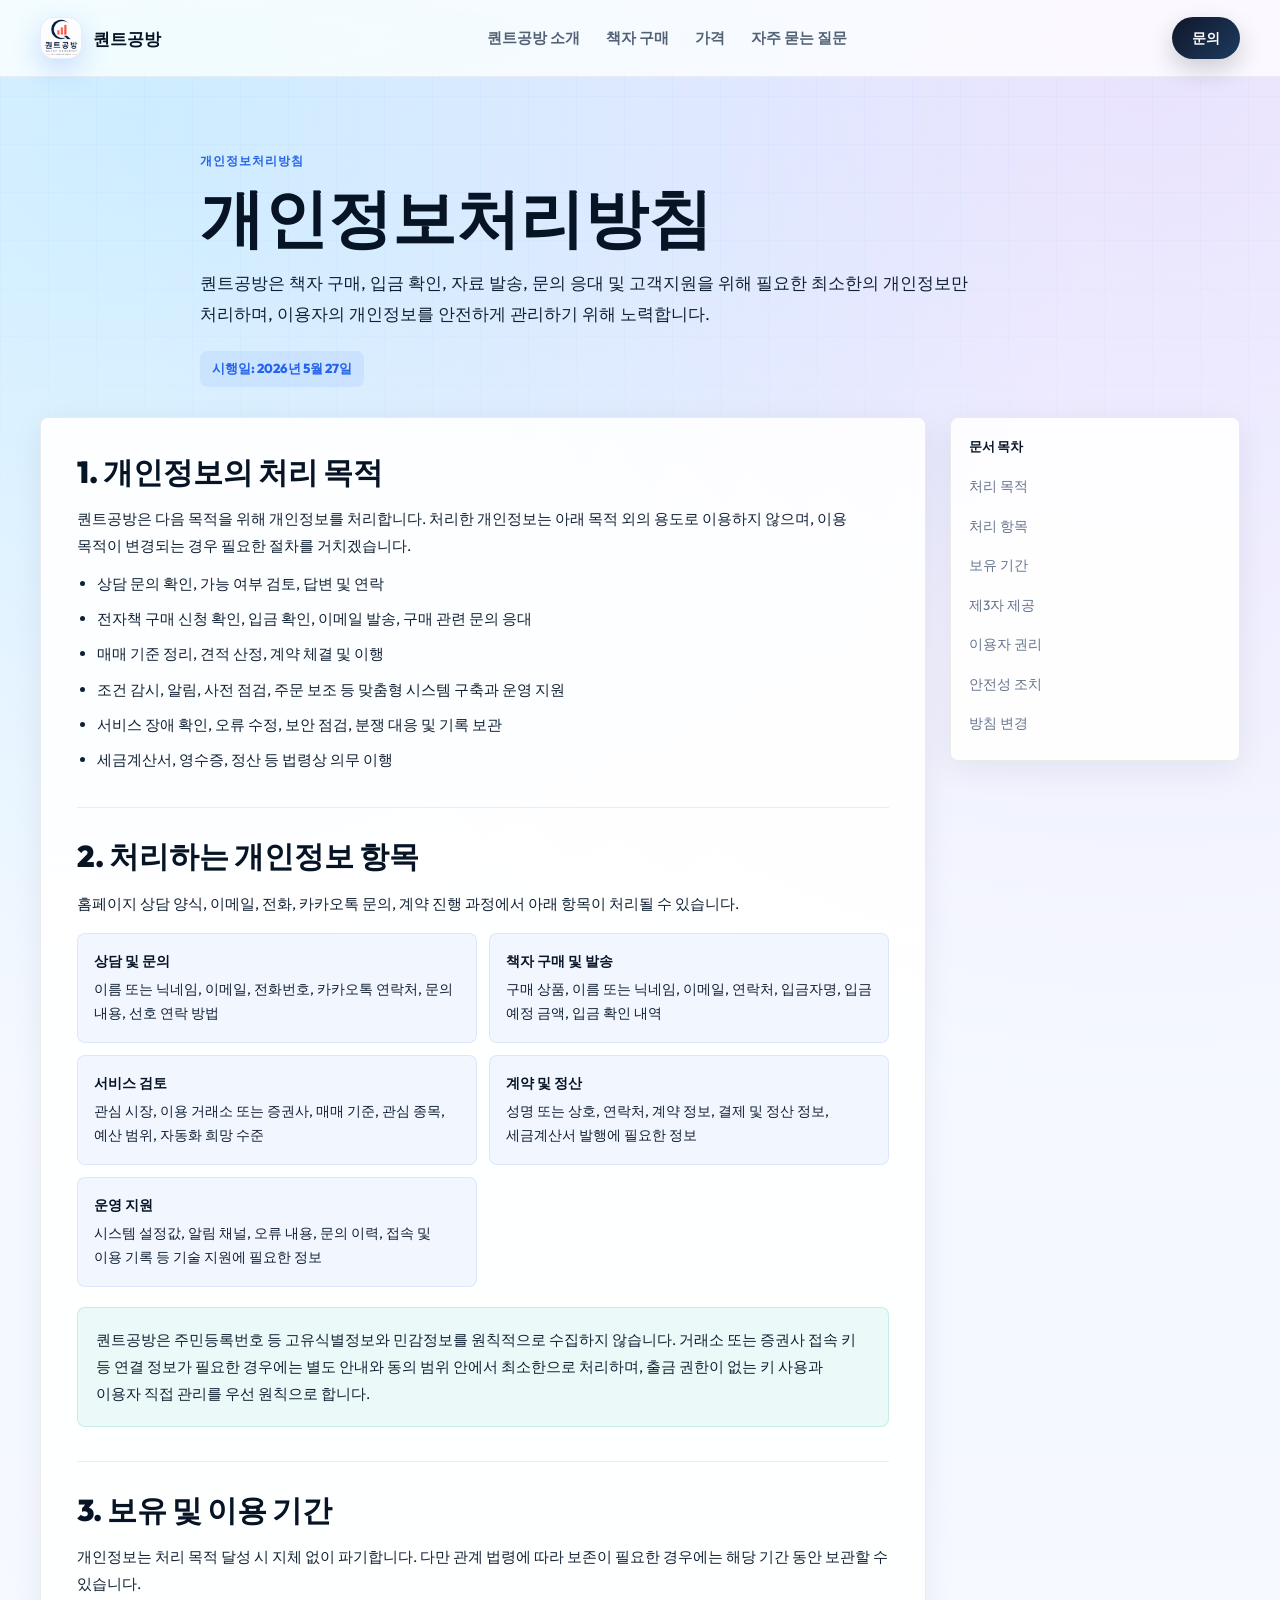
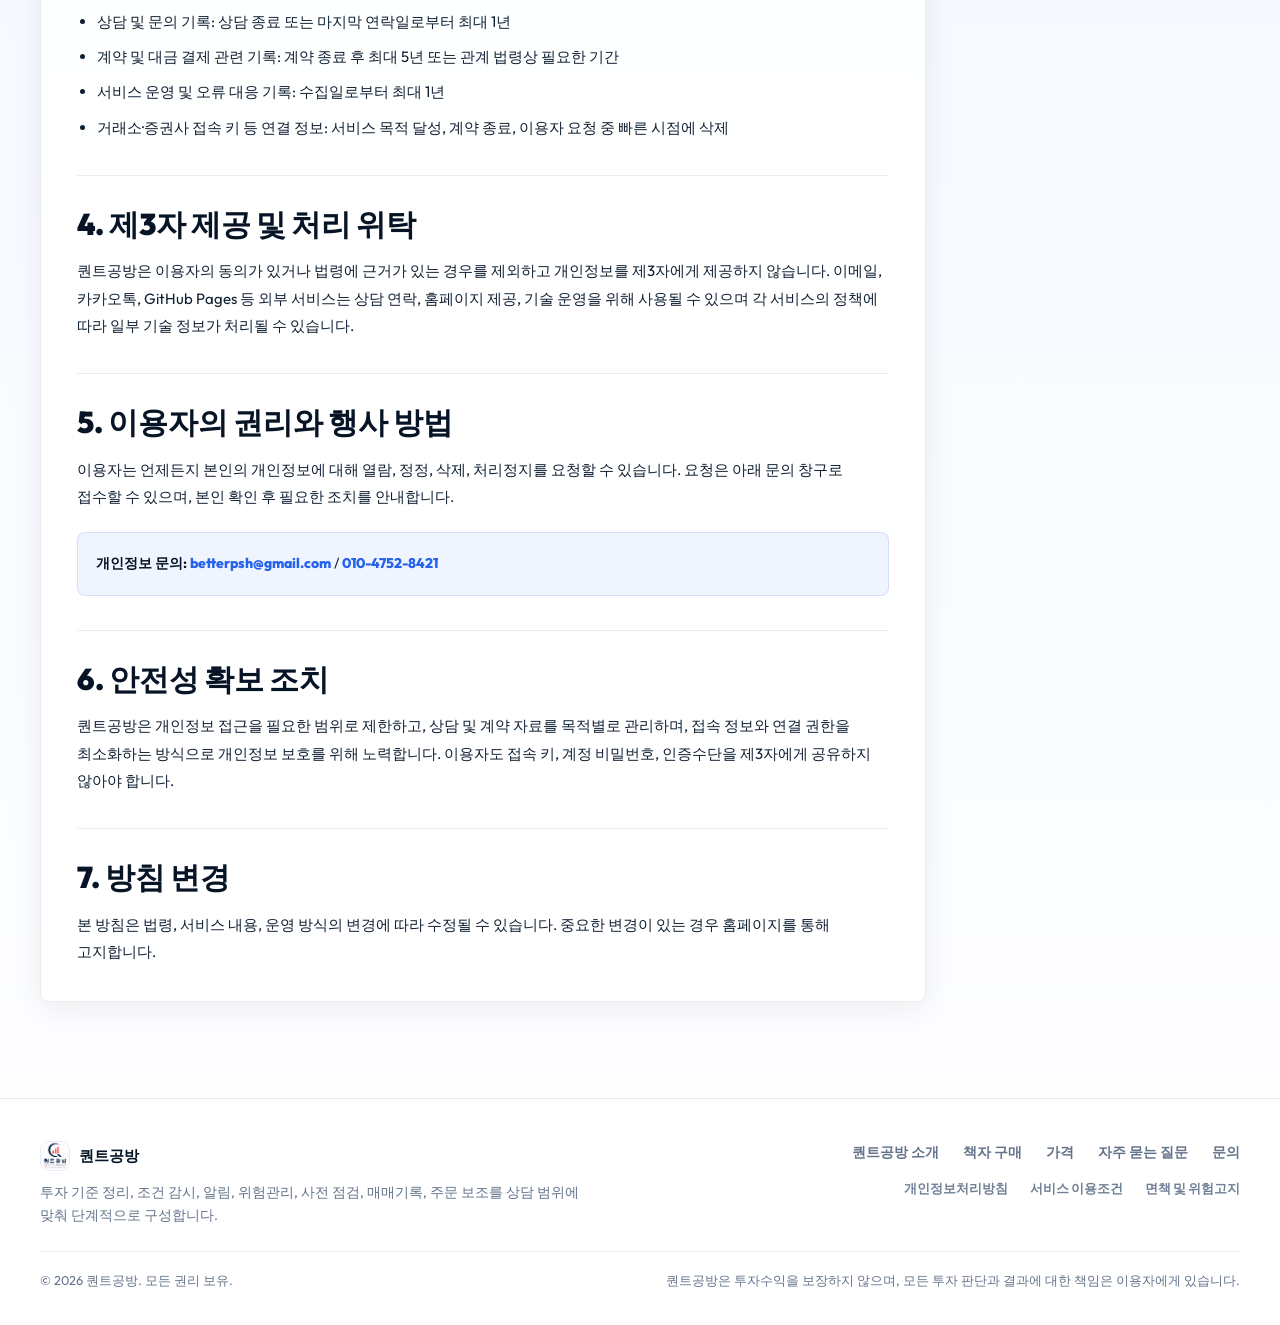
==== commit aa16a452: "Add files via upload" ====
--- a/privacy.html
+++ b/privacy.html
@@ -28,14 +28,14 @@
       </a>
 
       <nav class="nav-menu" aria-label="주요 메뉴">
-        <a href="./index.html#about">회사소개</a>
-        <a href="./index.html#service">서비스 안내</a>
-        <a href="./index.html#products">구성·가격</a>
+        <a href="./index.html#about">퀀트공방 소개</a>
+        <a href="./index.html#books">책자 구매</a>
+        <a href="./index.html#pricing">가격</a>
         <a href="./index.html#faq">자주 묻는 질문</a>
       </nav>
 
       <div class="nav-right">
-        <a href="./index.html#contact" class="nav-cta">상담문의</a>
+        <a href="./index.html#contact" class="nav-cta">문의</a>
       </div>
     </div>
   </header>
@@ -46,7 +46,7 @@
         <p class="legal-eyebrow">개인정보처리방침</p>
         <h1>개인정보처리방침</h1>
         <p class="legal-summary">
-          퀀트공방은 상담, 견적, 시스템 구축 및 고객지원을 위해 필요한 최소한의 개인정보만 처리하며,
+          퀀트공방은 책자 구매, 입금 확인, 자료 발송, 문의 응대 및 고객지원을 위해 필요한 최소한의 개인정보만 처리하며,
           이용자의 개인정보를 안전하게 관리하기 위해 노력합니다.
         </p>
         <span class="legal-updated">시행일: 2026년 5월 27일</span>
@@ -63,6 +63,7 @@
           </p>
           <ul>
             <li>상담 문의 확인, 가능 여부 검토, 답변 및 연락</li>
+            <li>전자책 구매 신청 확인, 입금 확인, 이메일 발송, 구매 관련 문의 응대</li>
             <li>매매 기준 정리, 견적 산정, 계약 체결 및 이행</li>
             <li>조건 감시, 알림, 사전 점검, 주문 보조 등 맞춤형 시스템 구축과 운영 지원</li>
             <li>서비스 장애 확인, 오류 수정, 보안 점검, 분쟁 대응 및 기록 보관</li>
@@ -79,6 +80,10 @@
             <div class="legal-info-item">
               <strong>상담 및 문의</strong>
               <span>이름 또는 닉네임, 이메일, 전화번호, 카카오톡 연락처, 문의 내용, 선호 연락 방법</span>
+            </div>
+            <div class="legal-info-item">
+              <strong>책자 구매 및 발송</strong>
+              <span>구매 상품, 이름 또는 닉네임, 이메일, 연락처, 입금자명, 입금 예정 금액, 입금 확인 내역</span>
             </div>
             <div class="legal-info-item">
               <strong>서비스 검토</strong>
@@ -183,10 +188,11 @@
       </div>
       <nav class="footer-links" aria-label="푸터 링크">
         <span class="footer-link-row footer-link-main">
-          <a href="./index.html#about">회사소개</a>
-          <a href="./index.html#products">구성·가격</a>
+          <a href="./index.html#about">퀀트공방 소개</a>
+          <a href="./index.html#books">책자 구매</a>
+          <a href="./index.html#pricing">가격</a>
           <a href="./index.html#faq">자주 묻는 질문</a>
-          <a href="./index.html#contact">상담문의</a>
+          <a href="./index.html#contact">문의</a>
         </span>
         <span class="footer-link-row footer-link-legal">
           <a href="./privacy.html">개인정보처리방침</a>
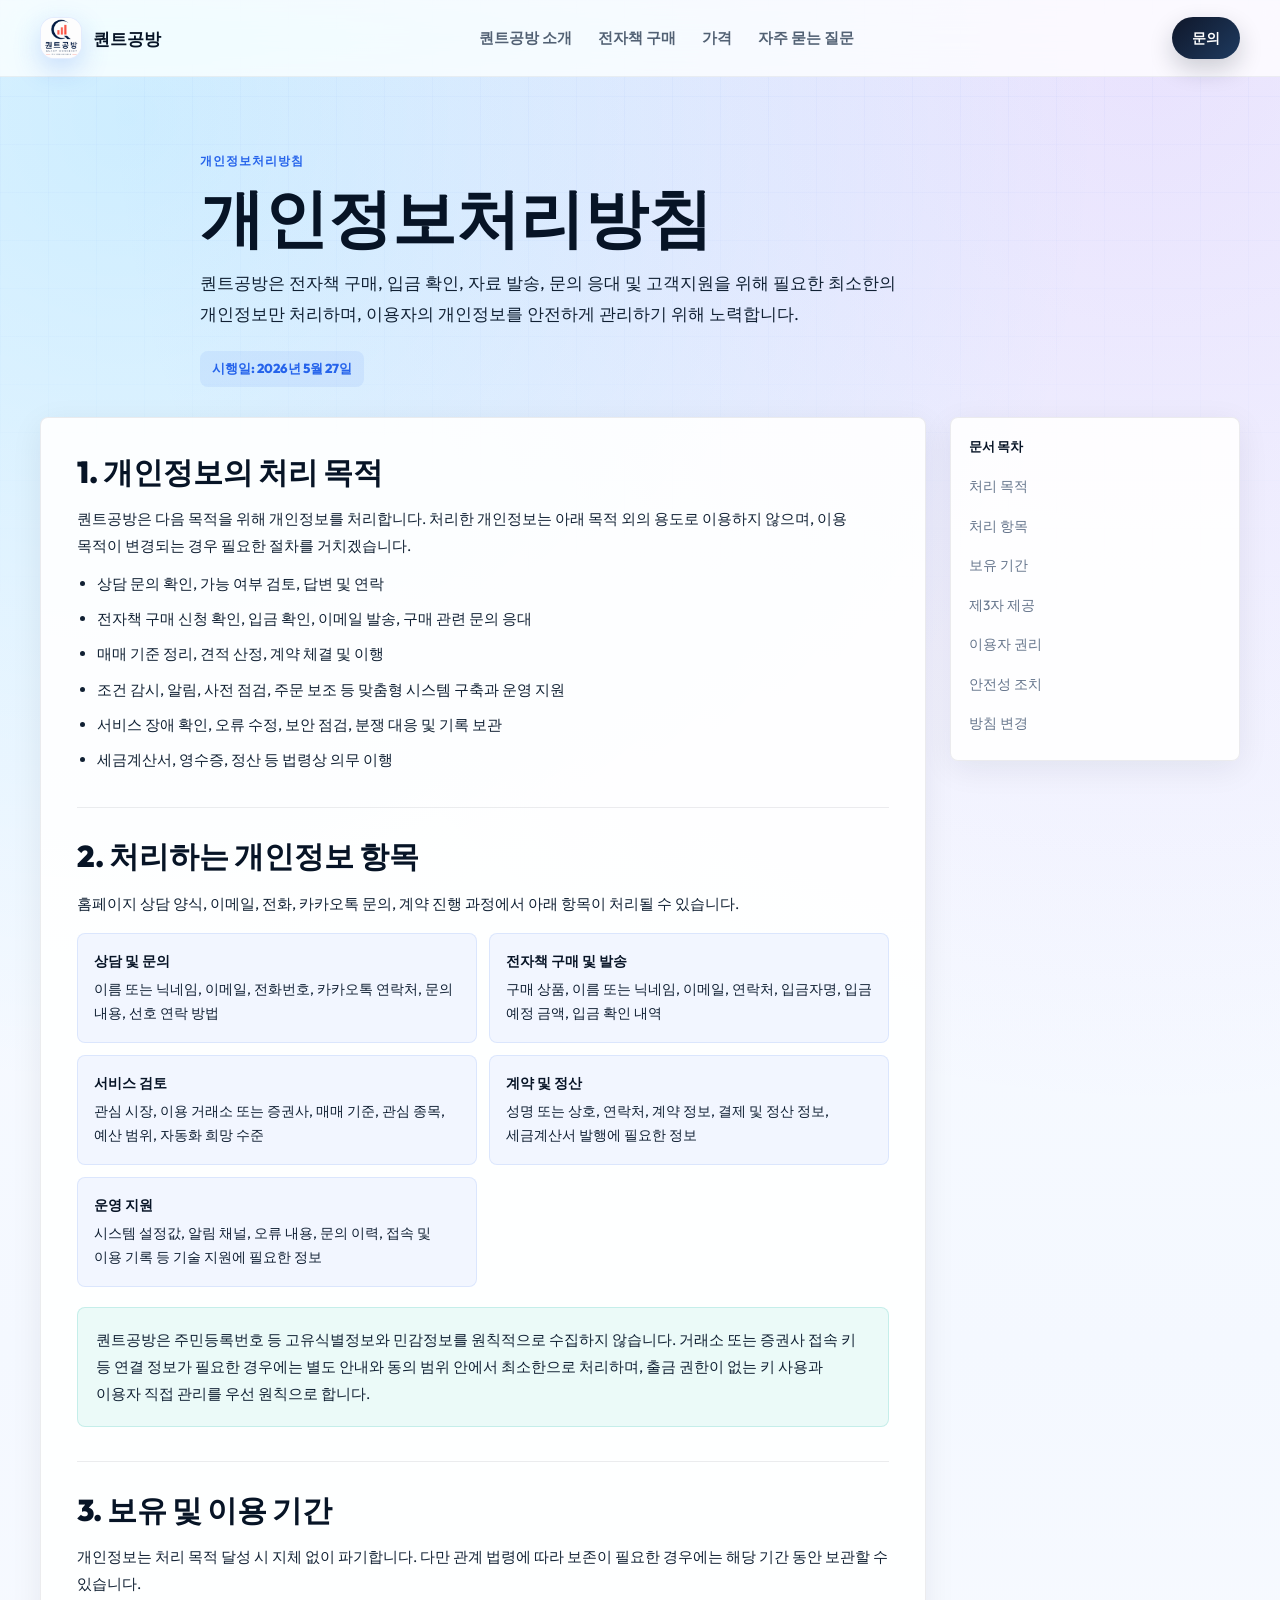
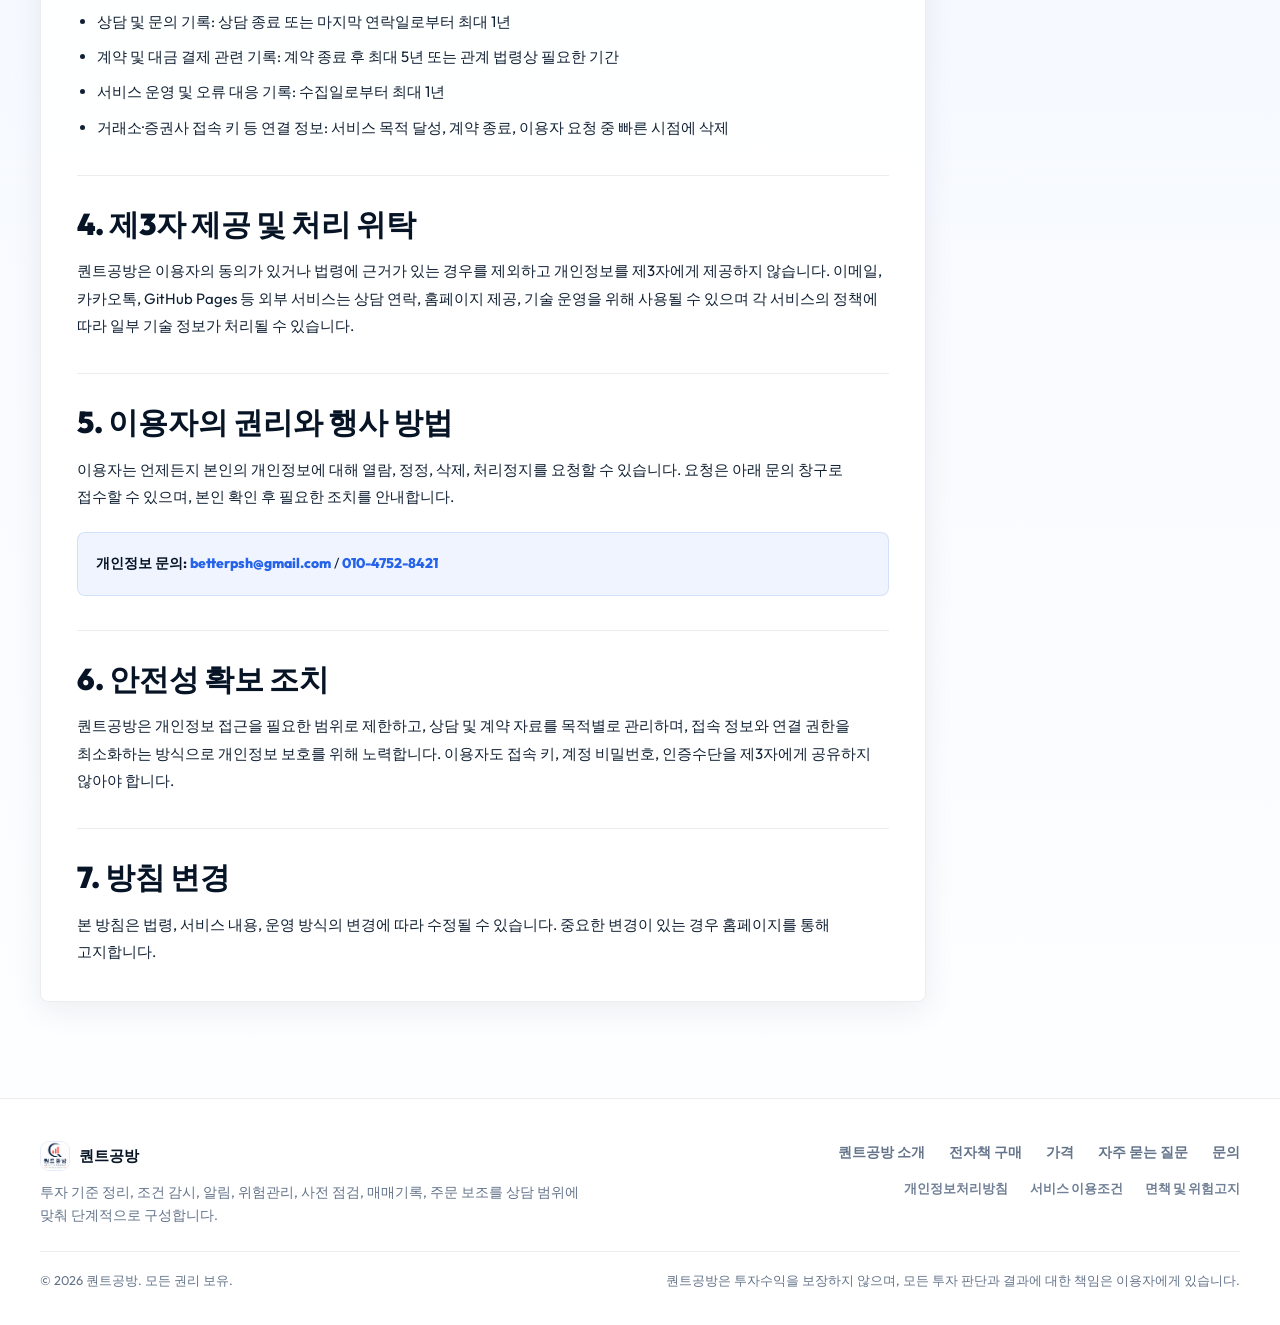
==== commit 97f439b8: "Add files via upload" ====
--- a/privacy.html
+++ b/privacy.html
@@ -29,7 +29,7 @@
 
       <nav class="nav-menu" aria-label="주요 메뉴">
         <a href="./index.html#about">퀀트공방 소개</a>
-        <a href="./index.html#books">책자 구매</a>
+        <a href="./index.html#books">전자책 구매</a>
         <a href="./index.html#pricing">가격</a>
         <a href="./index.html#faq">자주 묻는 질문</a>
       </nav>
@@ -46,7 +46,7 @@
         <p class="legal-eyebrow">개인정보처리방침</p>
         <h1>개인정보처리방침</h1>
         <p class="legal-summary">
-          퀀트공방은 책자 구매, 입금 확인, 자료 발송, 문의 응대 및 고객지원을 위해 필요한 최소한의 개인정보만 처리하며,
+          퀀트공방은 전자책 구매, 입금 확인, 자료 발송, 문의 응대 및 고객지원을 위해 필요한 최소한의 개인정보만 처리하며,
           이용자의 개인정보를 안전하게 관리하기 위해 노력합니다.
         </p>
         <span class="legal-updated">시행일: 2026년 5월 27일</span>
@@ -82,7 +82,7 @@
               <span>이름 또는 닉네임, 이메일, 전화번호, 카카오톡 연락처, 문의 내용, 선호 연락 방법</span>
             </div>
             <div class="legal-info-item">
-              <strong>책자 구매 및 발송</strong>
+              <strong>전자책 구매 및 발송</strong>
               <span>구매 상품, 이름 또는 닉네임, 이메일, 연락처, 입금자명, 입금 예정 금액, 입금 확인 내역</span>
             </div>
             <div class="legal-info-item">
@@ -189,7 +189,7 @@
       <nav class="footer-links" aria-label="푸터 링크">
         <span class="footer-link-row footer-link-main">
           <a href="./index.html#about">퀀트공방 소개</a>
-          <a href="./index.html#books">책자 구매</a>
+          <a href="./index.html#books">전자책 구매</a>
           <a href="./index.html#pricing">가격</a>
           <a href="./index.html#faq">자주 묻는 질문</a>
           <a href="./index.html#contact">문의</a>
